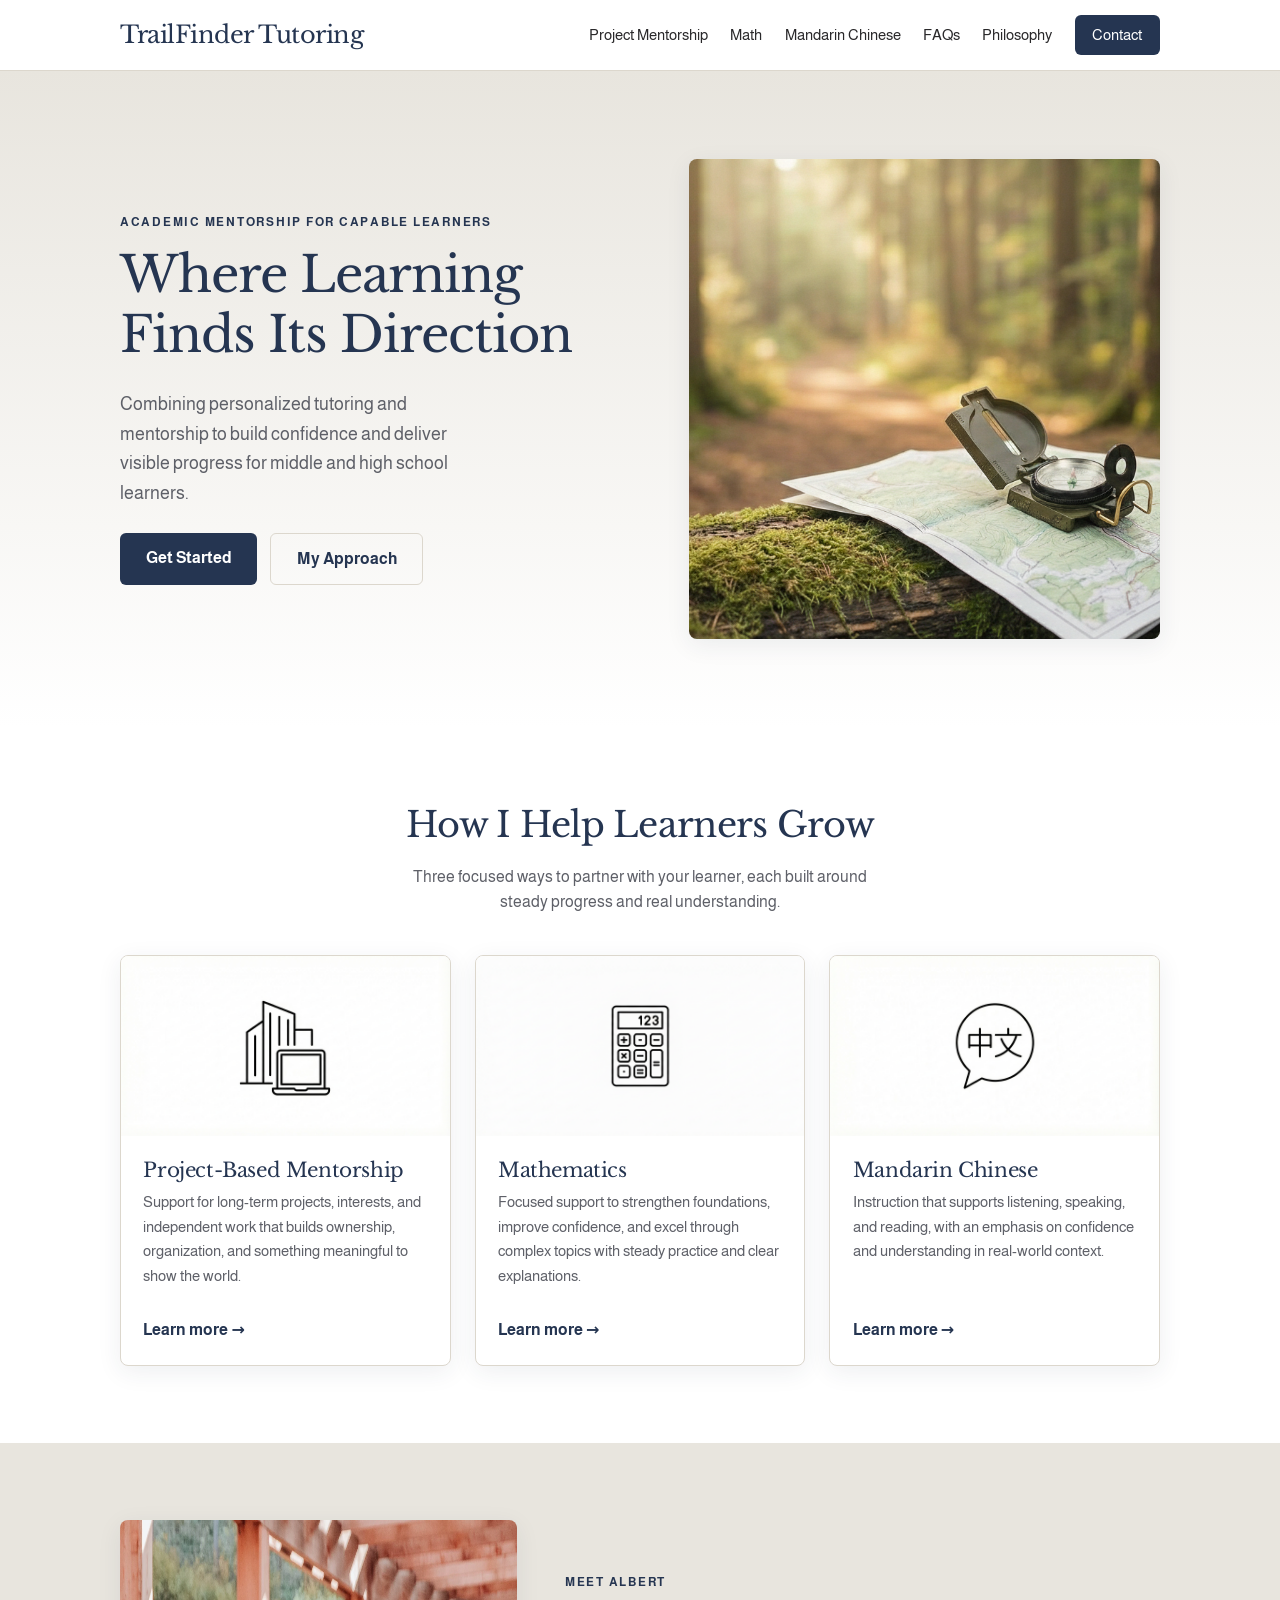
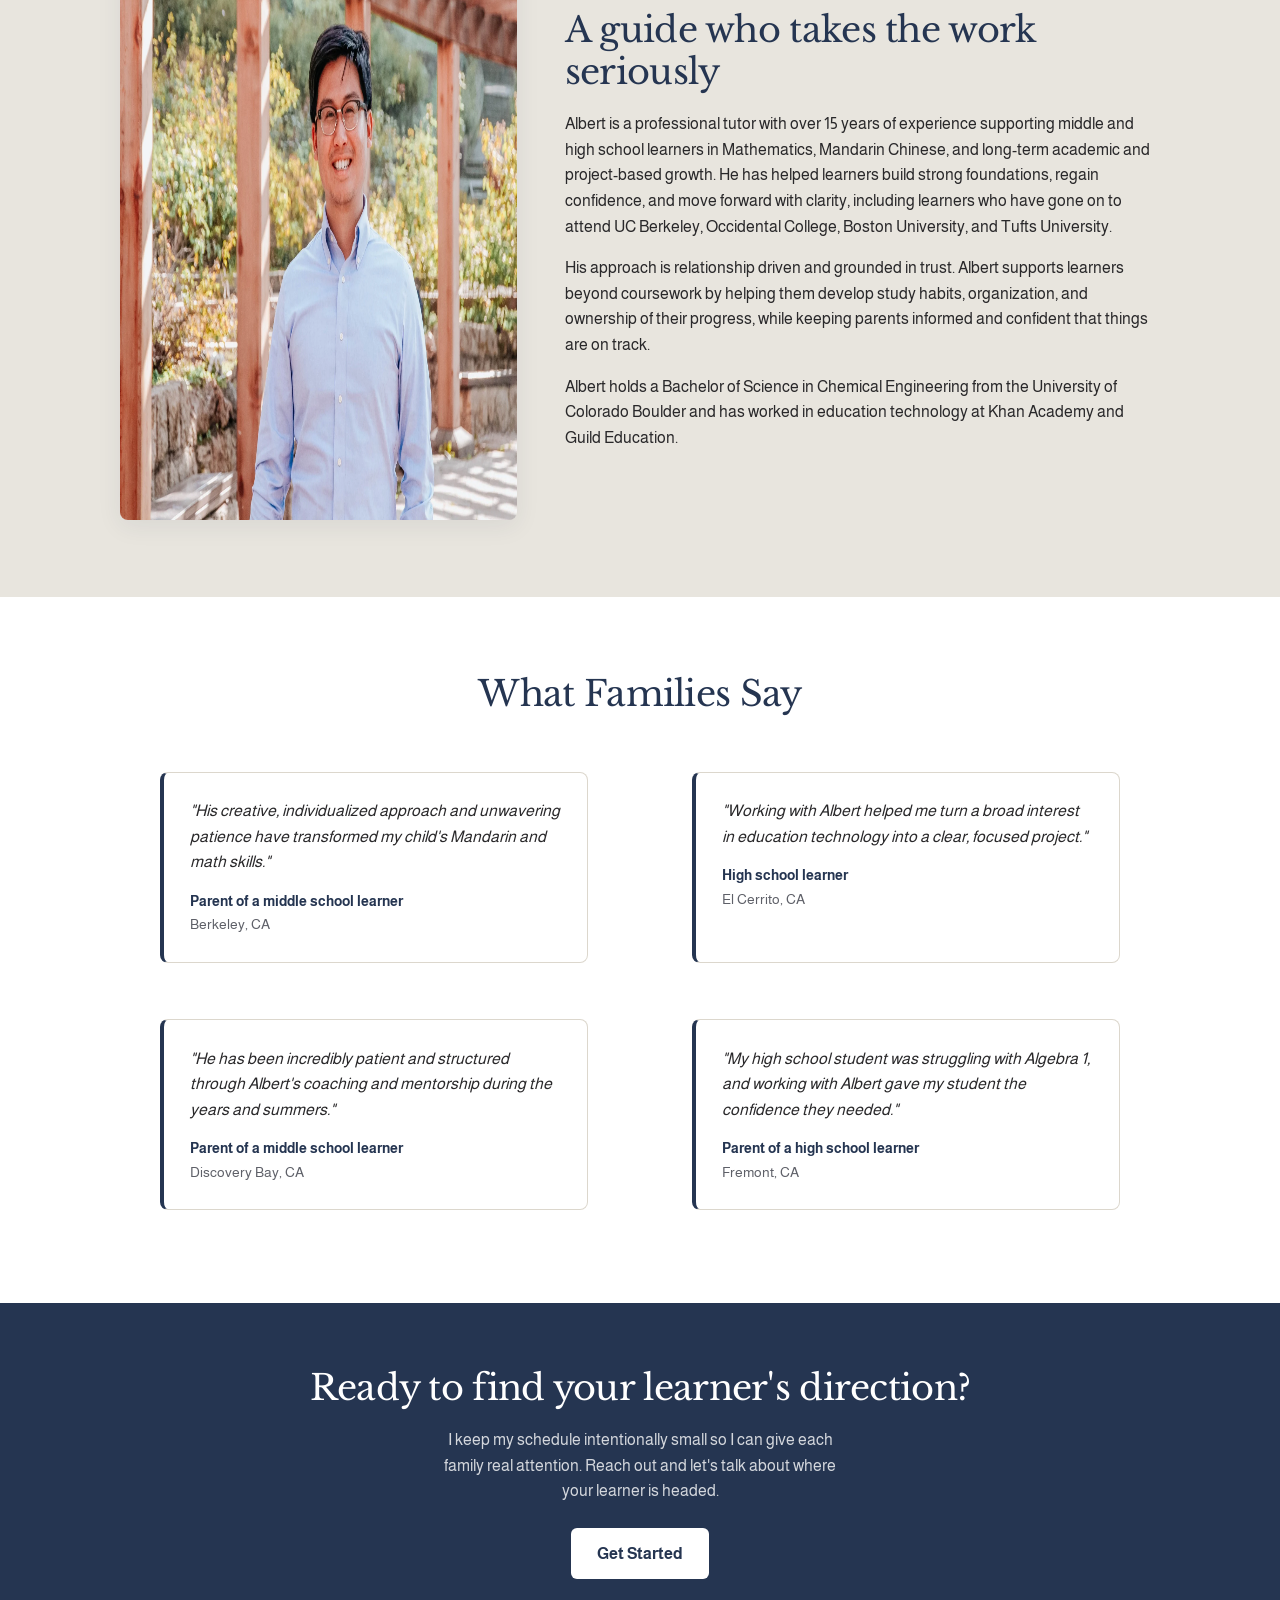
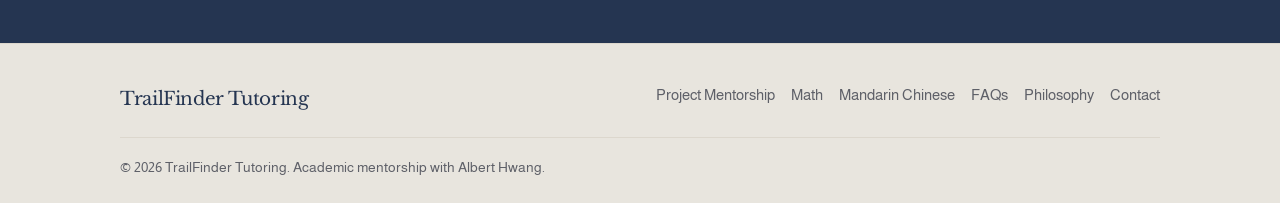
==== index.html @ 1077260d "Match Squarespace palette and header treatment Single accent color (#253551) replacing the invented " ====
<!DOCTYPE html>
<html lang="en">
<head>
  <meta charset="UTF-8" />
  <meta name="viewport" content="width=device-width, initial-scale=1.0" />
  <title>TrailFinder Tutoring | Math, Mandarin &amp; Mentorship with Albert Hwang</title>
  <meta name="description" content="TrailFinder Tutoring offers personalized math, Mandarin Chinese, and project-based mentorship for middle and high school learners. Led by Albert Hwang, with 15+ years of experience." />
  <link rel="canonical" href="https://trailfindertutoring.com/" />
  <meta name="robots" content="index, follow" />

  <!-- Open Graph / social sharing -->
  <meta property="og:type" content="website" />
  <meta property="og:title" content="TrailFinder Tutoring | Math, Mandarin &amp; Mentorship" />
  <meta property="og:description" content="Personalized tutoring and mentorship that builds confidence and delivers visible progress for middle and high school learners." />
  <meta property="og:url" content="https://trailfindertutoring.com/" />
  <meta property="og:image" content="https://trailfindertutoring.com/images/albert-portrait.webp" />
  <meta name="twitter:card" content="summary_large_image" />

  <link rel="preconnect" href="https://fonts.googleapis.com" />
  <link rel="preconnect" href="https://fonts.gstatic.com" crossorigin />
  <link href="https://fonts.googleapis.com/css2?family=Almarai:wght@400;700&family=Libre+Baskerville:ital,wght@0,400;0,700;1,400&display=swap" rel="stylesheet" />
  <link rel="stylesheet" href="/styles.css" />

  <!-- Structured data: business + person -->
  <script type="application/ld+json">
  {
    "@context": "https://schema.org",
    "@type": "EducationalOrganization",
    "name": "TrailFinder Tutoring",
    "url": "https://trailfindertutoring.com/",
    "description": "Personalized math, Mandarin Chinese, and project-based mentorship for middle and high school learners.",
    "image": "https://trailfindertutoring.com/images/albert-portrait.webp",
    "areaServed": "United States",
    "availableLanguage": ["English", "Mandarin Chinese"],
    "founder": {
      "@type": "Person",
      "name": "Albert Hwang",
      "jobTitle": "Academic Mentor and Tutor",
      "alumniOf": "University of Colorado Boulder",
      "knowsAbout": ["Mathematics", "Mandarin Chinese", "Project-Based Mentorship"]
    }
  }
  </script>
</head>
<body>
  <header class="site-header">
    <div class="container header-inner">
      <a href="/" class="brand">TrailFinder Tutoring</a>
      <button class="nav-toggle" aria-label="Toggle menu" aria-expanded="false">☰</button>
      <nav class="site-nav">
        <a href="/project-mentorship/">Project Mentorship</a>
        <a href="/math/">Math</a>
        <a href="/mandarin-chinese/">Mandarin Chinese</a>
        <a href="/faqs/">FAQs</a>
        <a href="/philosophy/">Philosophy</a>
        <a href="/contact/" class="nav-cta">Contact</a>
      </nav>
    </div>
  </header>

  <main>
    <!-- Hero -->
    <section class="hero">
      <div class="container hero-grid">
        <div>
          <p class="eyebrow">Academic Mentorship for Capable Learners</p>
          <h1>Where Learning Finds Its Direction</h1>
          <p class="lead">Combining personalized tutoring and mentorship to build confidence and deliver visible progress for middle and high school learners.</p>
          <div class="hero-actions">
            <a href="/contact/" class="btn">Get Started</a>
            <a href="/philosophy/" class="btn btn-outline">My Approach</a>
          </div>
        </div>
        <div class="hero-img">
          <img src="/images/hero.webp" alt="A learner and mentor working through a problem together" width="640" height="480" />
        </div>
      </div>
    </section>

    <!-- Services -->
    <section class="section">
      <div class="container">
        <div class="section-head">
          <h2>How I Help Learners Grow</h2>
          <p>Three focused ways to partner with your learner, each built around steady progress and real understanding.</p>
        </div>
        <div class="cards">
          <article class="card">
            <img src="/images/service-mentorship.webp" alt="Project-based mentorship" width="360" height="180" />
            <div class="card-body">
              <h3>Project-Based Mentorship</h3>
              <p>Support for long-term projects, interests, and independent work that builds ownership, organization, and something meaningful to show the world.</p>
              <a href="/project-mentorship/" class="card-link">Learn more →</a>
            </div>
          </article>
          <article class="card">
            <img src="/images/service-math.webp" alt="Mathematics tutoring" width="360" height="180" />
            <div class="card-body">
              <h3>Mathematics</h3>
              <p>Focused support to strengthen foundations, improve confidence, and excel through complex topics with steady practice and clear explanations.</p>
              <a href="/math/" class="card-link">Learn more →</a>
            </div>
          </article>
          <article class="card">
            <img src="/images/service-mandarin.webp" alt="Mandarin Chinese tutoring" width="360" height="180" />
            <div class="card-body">
              <h3>Mandarin Chinese</h3>
              <p>Instruction that supports listening, speaking, and reading, with an emphasis on confidence and understanding in real-world context.</p>
              <a href="/mandarin-chinese/" class="card-link">Learn more →</a>
            </div>
          </article>
        </div>
      </div>
    </section>

    <!-- Meet Albert -->
    <section class="section section-alt">
      <div class="container split">
        <img src="/images/albert-portrait.webp" alt="Albert Hwang, founder of TrailFinder Tutoring" width="400" height="600" />
        <div>
          <p class="eyebrow" style="color:var(--steel);text-transform:uppercase;letter-spacing:.14em;font-size:.78rem;font-weight:600;">Meet Albert</p>
          <h2>A guide who takes the work seriously</h2>
          <p>Albert is a professional tutor with over 15 years of experience supporting middle and high school learners in Mathematics, Mandarin Chinese, and long-term academic and project-based growth. He has helped learners build strong foundations, regain confidence, and move forward with clarity, including learners who have gone on to attend UC Berkeley, Occidental College, Boston University, and Tufts University.</p>
          <p>His approach is relationship driven and grounded in trust. Albert supports learners beyond coursework by helping them develop study habits, organization, and ownership of their progress, while keeping parents informed and confident that things are on track.</p>
          <p>Albert holds a Bachelor of Science in Chemical Engineering from the University of Colorado Boulder and has worked in education technology at Khan Academy and Guild Education.</p>
        </div>
      </div>
    </section>

    <!-- Testimonials -->
    <section class="section">
      <div class="container">
        <div class="section-head">
          <h2>What Families Say</h2>
        </div>
        <div class="quotes">
          <blockquote class="quote">
            <p>"His creative, individualized approach and unwavering patience have transformed my child's Mandarin and math skills."</p>
            <cite>Parent of a middle school learner <span>Berkeley, CA</span></cite>
          </blockquote>
          <blockquote class="quote">
            <p>"Working with Albert helped me turn a broad interest in education technology into a clear, focused project."</p>
            <cite>High school learner <span>El Cerrito, CA</span></cite>
          </blockquote>
          <blockquote class="quote">
            <p>"He has been incredibly patient and structured through Albert's coaching and mentorship during the years and summers."</p>
            <cite>Parent of a middle school learner <span>Discovery Bay, CA</span></cite>
          </blockquote>
          <blockquote class="quote">
            <p>"My high school student was struggling with Algebra 1, and working with Albert gave my student the confidence they needed."</p>
            <cite>Parent of a high school learner <span>Fremont, CA</span></cite>
          </blockquote>
        </div>
      </div>
    </section>
  </main>

  <!-- CTA -->
  <section class="cta-band">
    <div class="container">
      <h2>Ready to find your learner's direction?</h2>
      <p>I keep my schedule intentionally small so I can give each family real attention. Reach out and let's talk about where your learner is headed.</p>
      <a href="/contact/" class="btn">Get Started</a>
    </div>
  </section>

  <footer class="site-footer">
    <div class="container">
      <div class="footer-grid">
        <a href="/" class="brand">TrailFinder Tutoring</a>
        <nav class="footer-nav">
          <a href="/project-mentorship/">Project Mentorship</a>
          <a href="/math/">Math</a>
          <a href="/mandarin-chinese/">Mandarin Chinese</a>
          <a href="/faqs/">FAQs</a>
          <a href="/philosophy/">Philosophy</a>
          <a href="/contact/">Contact</a>
        </nav>
      </div>
      <div class="footer-bottom">
        &copy; <span id="year">2026</span> TrailFinder Tutoring. Academic mentorship with Albert Hwang.
      </div>
    </div>
  </footer>
  <script src="/main.js"></script>
</body>
</html>
---- styles.css ----
/* ===========================================================
   TrailFinder Tutoring — site styles
   Palette: steel blue / warm gray / charcoal
   Headings: Libre Baskerville (serif) · Body: Almarai (sans)
   =========================================================== */

:root {
  --navy:       #253551;  /* brand accent: headings, logo, buttons, dark sections */
  --steel:      #253551;  /* same accent — the site uses one brand color */
  --steel-dark: #1b2740;  /* darker accent for hover states */
  --warm-gray:  #e8e5de;  /* warm light accent for section backgrounds */
  --warm-line:  #dcd7cd;  /* subtle warm border */
  --charcoal:   #29282a;  /* body text */
  --muted:      #5e6068;  /* secondary text */
  --white:      #ffffff;
  --shadow:     0 6px 24px rgba(37, 53, 81, 0.08);
  --radius:     8px;
  --maxw:       1080px;
}

* { box-sizing: border-box; }

html { scroll-behavior: smooth; }

body {
  margin: 0;
  font-family: "Almarai", system-ui, -apple-system, "Segoe UI", sans-serif;
  color: var(--charcoal);
  line-height: 1.6;
  background: var(--white);
  -webkit-font-smoothing: antialiased;
}

h1, h2, h3, h4 {
  font-family: "Libre Baskerville", Georgia, "Times New Roman", serif;
  color: var(--navy);
  line-height: 1.2;
  font-weight: 400;
  letter-spacing: -0.02em;
  margin: 0 0 0.5em;
}

h1 { font-size: clamp(2rem, 4.5vw, 3.1rem); }
h2 { font-size: clamp(1.6rem, 3vw, 2.2rem); }
h3 { font-size: 1.25rem; }

p { margin: 0 0 1rem; }

a { color: var(--steel); text-decoration: none; }
a:hover { color: var(--steel-dark); }

img { max-width: 100%; display: block; }

.container {
  width: 100%;
  max-width: var(--maxw);
  margin: 0 auto;
  padding: 0 1.25rem;
}

/* ---------- Buttons ---------- */
.btn {
  display: inline-block;
  background: var(--steel);
  color: var(--white);
  padding: 0.8rem 1.6rem;
  border-radius: 6px;
  font-weight: 700;
  font-size: 0.98rem;
  transition: background 0.2s ease, transform 0.2s ease;
  border: none;
  cursor: pointer;
}
.btn:hover { background: var(--steel-dark); color: var(--white); transform: translateY(-1px); }
.btn-outline {
  background: transparent;
  color: var(--navy);
  border: 1.5px solid var(--warm-line);
}
.btn-outline:hover { background: var(--warm-gray); color: var(--navy); }

/* ---------- Header / nav ---------- */
.site-header {
  position: sticky;
  top: 0;
  z-index: 50;
  background: rgba(255, 255, 255, 0.92);
  backdrop-filter: saturate(160%) blur(8px);
  border-bottom: 1px solid var(--warm-line);
}
.header-inner {
  display: flex;
  align-items: center;
  justify-content: space-between;
  min-height: 70px;
}
.brand {
  font-family: "Libre Baskerville", serif;
  font-size: 1.5rem;
  font-weight: 400;
  letter-spacing: -0.02em;
  color: var(--navy);
}
.brand:hover { color: var(--navy); }

.site-nav { display: flex; align-items: center; gap: 1.4rem; }
.site-nav a {
  color: var(--charcoal);
  font-size: 0.94rem;
  font-weight: 400;
}
.site-nav a:hover { color: var(--steel); }
.site-nav a.active { color: var(--steel); }
.nav-cta {
  background: var(--navy);
  color: var(--white) !important;
  padding: 0.5rem 1.1rem;
  border-radius: 6px;
}
.nav-cta:hover { background: var(--steel-dark); }

.nav-toggle {
  display: none;
  background: none;
  border: none;
  font-size: 1.5rem;
  color: var(--navy);
  cursor: pointer;
  line-height: 1;
}

/* ---------- Hero ---------- */
.hero {
  background: linear-gradient(180deg, var(--warm-gray) 0%, var(--white) 100%);
  padding: clamp(3rem, 7vw, 5.5rem) 0;
}
.hero-grid {
  display: grid;
  grid-template-columns: 1.05fr 0.95fr;
  gap: 3rem;
  align-items: center;
}
.hero .eyebrow {
  text-transform: uppercase;
  letter-spacing: 0.14em;
  font-size: 0.78rem;
  font-weight: 700;
  color: var(--steel);
  margin-bottom: 0.8rem;
}
.hero p.lead { font-size: 1.15rem; color: var(--muted); max-width: 34ch; }
.hero-actions { display: flex; gap: 0.8rem; flex-wrap: wrap; margin-top: 1.6rem; }
.hero-img img {
  border-radius: var(--radius);
  box-shadow: var(--shadow);
  width: 100%;
  object-fit: cover;
}

/* ---------- Sections ---------- */
.section { padding: clamp(3rem, 6vw, 5rem) 0; }
.section-alt { background: var(--warm-gray); }
.section-head { text-align: center; max-width: 60ch; margin: 0 auto 2.5rem; }
.section-head p { color: var(--muted); }
.lead { font-size: 1.12rem; color: var(--muted); }

/* ---------- Service cards ---------- */
.cards { display: grid; grid-template-columns: repeat(3, 1fr); gap: 1.5rem; }
.card {
  background: var(--white);
  border: 1px solid var(--warm-line);
  border-radius: var(--radius);
  overflow: hidden;
  box-shadow: var(--shadow);
  display: flex;
  flex-direction: column;
  transition: transform 0.2s ease;
}
.card:hover { transform: translateY(-4px); }
.card img { height: 180px; object-fit: cover; width: 100%; }
.card-body { padding: 1.4rem; display: flex; flex-direction: column; flex: 1; }
.card-body h3 { margin-bottom: 0.5rem; }
.card-body p { color: var(--muted); font-size: 0.96rem; flex: 1; }
.card-link { font-weight: 700; margin-top: 0.8rem; }

/* ---------- Bio / split ---------- */
.split {
  display: grid;
  grid-template-columns: 0.8fr 1.2fr;
  gap: 3rem;
  align-items: center;
}
.split img { border-radius: var(--radius); box-shadow: var(--shadow); }

/* ---------- Testimonials ---------- */
.quotes { display: grid; grid-template-columns: repeat(2, 1fr); gap: 1.5rem; }
.quote {
  background: var(--white);
  border: 1px solid var(--warm-line);
  border-left: 4px solid var(--steel);
  border-radius: var(--radius);
  padding: 1.6rem;
}
.quote p { font-style: italic; color: var(--charcoal); margin-bottom: 0.8rem; }
.quote cite {
  font-style: normal;
  font-weight: 700;
  color: var(--navy);
  font-size: 0.9rem;
}
.quote cite span { display: block; color: var(--muted); font-weight: 400; }

/* ---------- Feature list ---------- */
.feature-list { list-style: none; padding: 0; margin: 1rem 0; }
.feature-list li {
  position: relative;
  padding-left: 1.7rem;
  margin-bottom: 0.6rem;
}
.feature-list li::before {
  content: "";
  position: absolute;
  left: 0;
  top: 0.7rem;
  width: 6px;
  height: 6px;
  border-radius: 50%;
  background: var(--steel);
}

.panel {
  background: var(--white);
  border: 1px solid var(--warm-line);
  border-radius: var(--radius);
  padding: 1.8rem;
  box-shadow: var(--shadow);
}

/* ---------- FAQ (native accordion) ---------- */
.faq { max-width: 760px; margin: 0 auto; }
.faq details {
  border-bottom: 1px solid var(--warm-line);
  padding: 0.4rem 0;
}
.faq summary {
  cursor: pointer;
  font-weight: 700;
  color: var(--navy);
  padding: 0.9rem 0;
  list-style: none;
  display: flex;
  justify-content: space-between;
  align-items: center;
}
.faq summary::-webkit-details-marker { display: none; }
.faq summary::after { content: "+"; color: var(--steel); font-size: 1.3rem; }
.faq details[open] summary::after { content: "–"; }
.faq details p { color: var(--muted); padding: 0 0 1rem; margin: 0; }

/* ---------- Contact form ---------- */
.form-wrap { max-width: 620px; margin: 0 auto; }
.form-row { display: grid; gap: 1rem; margin-bottom: 1rem; }
.form-row.two { grid-template-columns: 1fr 1fr; }
label { font-weight: 700; font-size: 0.9rem; color: var(--navy); display: block; margin-bottom: 0.35rem; }
input, textarea, select {
  width: 100%;
  padding: 0.8rem 0.9rem;
  border: 1px solid var(--warm-line);
  border-radius: 10px;
  font: inherit;
  background: var(--white);
  color: var(--charcoal);
}
input:focus, textarea:focus, select:focus {
  outline: none;
  border-color: var(--steel);
  box-shadow: 0 0 0 3px rgba(37, 53, 81, 0.15);
}
textarea { min-height: 140px; resize: vertical; }

/* ---------- CTA band ---------- */
.cta-band {
  background: var(--navy);
  color: var(--white);
  text-align: center;
  padding: clamp(2.5rem, 5vw, 4rem) 0;
}
.cta-band h2 { color: var(--white); }
.cta-band p { color: rgba(255, 255, 255, 0.8); max-width: 50ch; margin: 0 auto 1.5rem; }
.cta-band .btn { background: var(--white); color: var(--navy); }
.cta-band .btn:hover { background: var(--warm-gray); }

/* ---------- Footer ---------- */
.site-footer {
  background: var(--warm-gray);
  border-top: 1px solid var(--warm-line);
  padding: 2.5rem 0 1.5rem;
  font-size: 0.92rem;
}
.footer-grid {
  display: flex;
  justify-content: space-between;
  flex-wrap: wrap;
  gap: 1.5rem;
  margin-bottom: 1.5rem;
}
.footer-grid .brand { font-size: 1.15rem; }
.footer-nav { display: flex; flex-wrap: wrap; gap: 1rem; }
.footer-nav a { color: var(--muted); }
.footer-nav a:hover { color: var(--steel); }
.footer-bottom {
  border-top: 1px solid var(--warm-line);
  padding-top: 1.2rem;
  color: var(--muted);
  font-size: 0.85rem;
}

/* ---------- Page header (subpages) ---------- */
.page-head {
  background: linear-gradient(180deg, var(--warm-gray) 0%, var(--white) 100%);
  padding: clamp(2.5rem, 5vw, 4rem) 0 clamp(2rem, 4vw, 3rem);
  text-align: center;
}
.page-head .eyebrow {
  text-transform: uppercase;
  letter-spacing: 0.14em;
  font-size: 0.78rem;
  font-weight: 700;
  color: var(--steel);
  margin-bottom: 0.7rem;
}
.page-head p { color: var(--muted); max-width: 60ch; margin: 0.5rem auto 0; font-size: 1.1rem; }

.prose { max-width: 760px; margin: 0 auto; }
.prose h2 { margin-top: 2rem; }
.grid-2 { display: grid; grid-template-columns: 1fr 1fr; gap: 1.5rem; }

/* ---------- Responsive ---------- */
@media (max-width: 860px) {
  .nav-toggle { display: block; }
  .site-nav {
    display: none;
    position: absolute;
    top: 70px;
    left: 0;
    right: 0;
    flex-direction: column;
    align-items: flex-start;
    gap: 0;
    background: var(--white);
    border-bottom: 1px solid var(--warm-line);
    padding: 0.5rem 1.25rem 1rem;
  }
  .site-nav.open { display: flex; }
  .site-nav a { padding: 0.7rem 0; width: 100%; }
  .nav-cta { margin-top: 0.5rem; }

  .hero-grid { grid-template-columns: 1fr; }
  .hero-img { order: -1; }
  .cards { grid-template-columns: 1fr; }
  .quotes { grid-template-columns: 1fr; }
  .split { grid-template-columns: 1fr; }
  .grid-2 { grid-template-columns: 1fr; }
  .form-row.two { grid-template-columns: 1fr; }
}
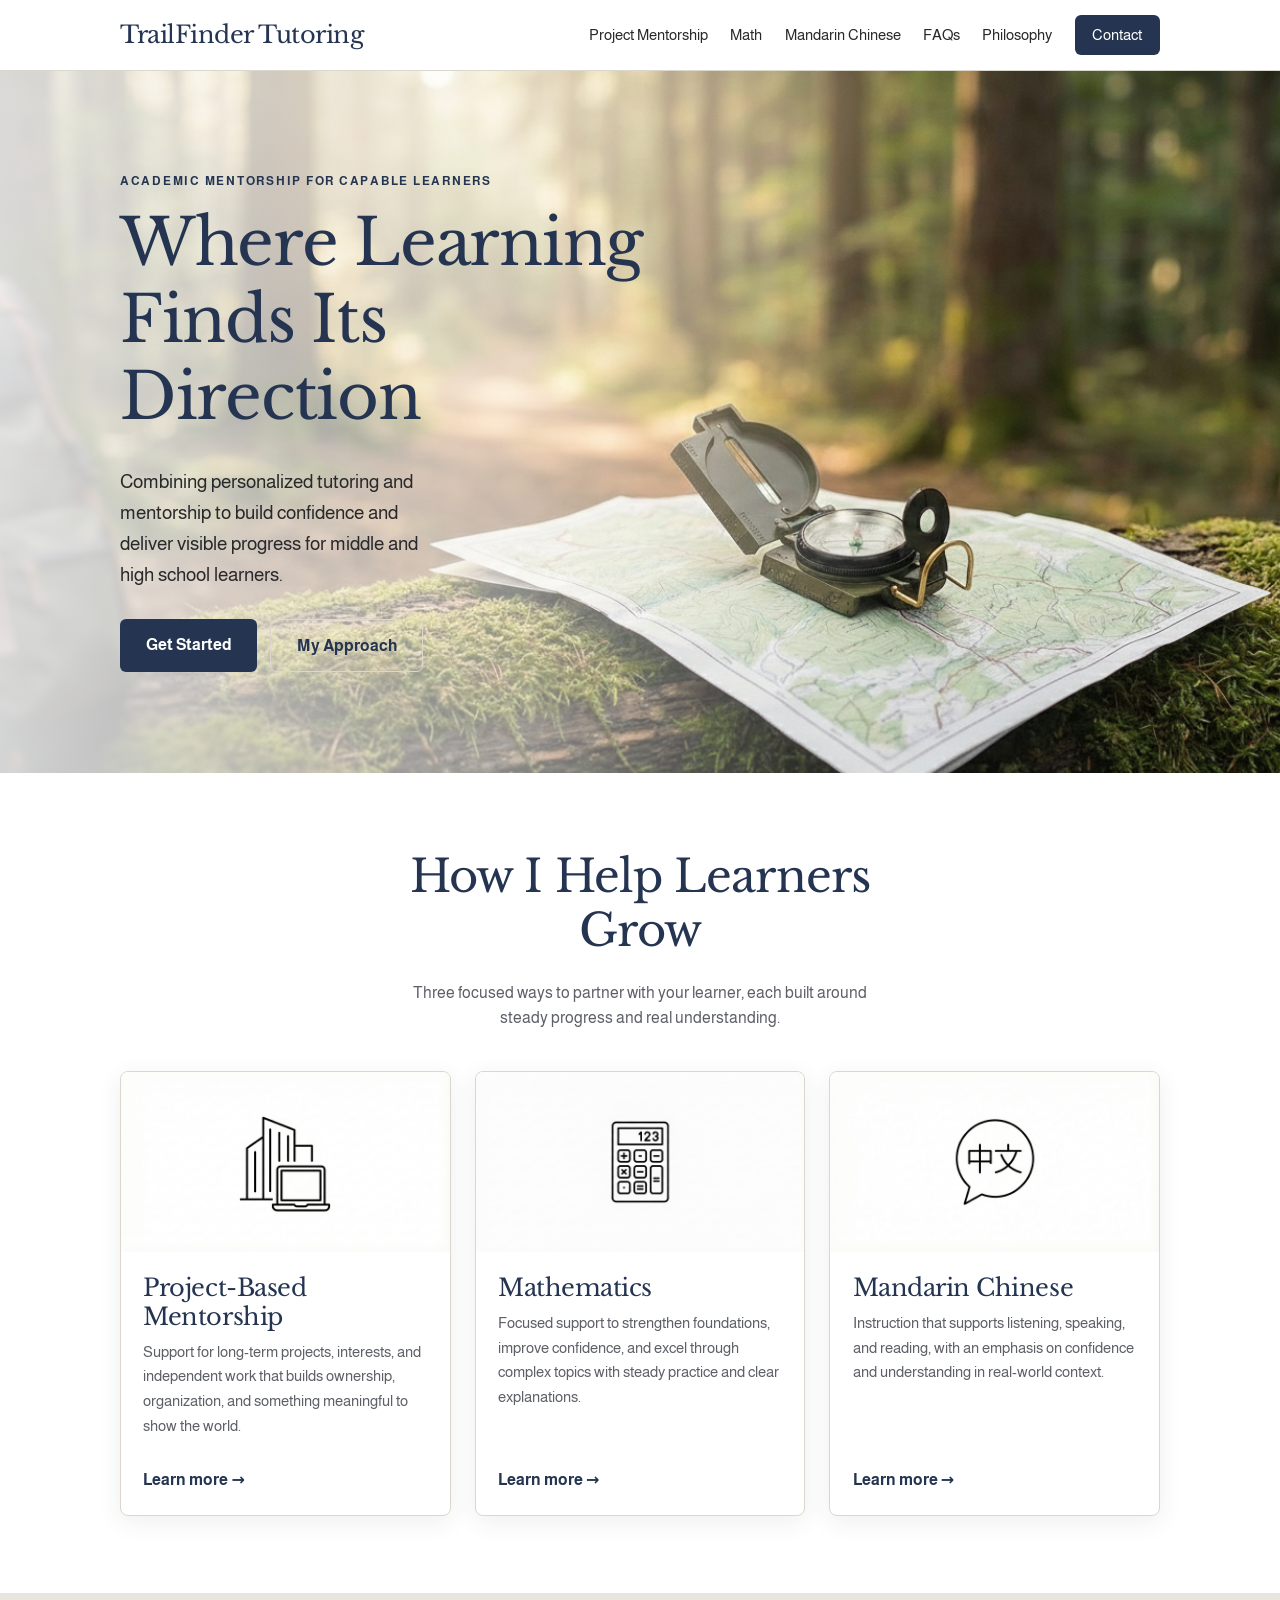
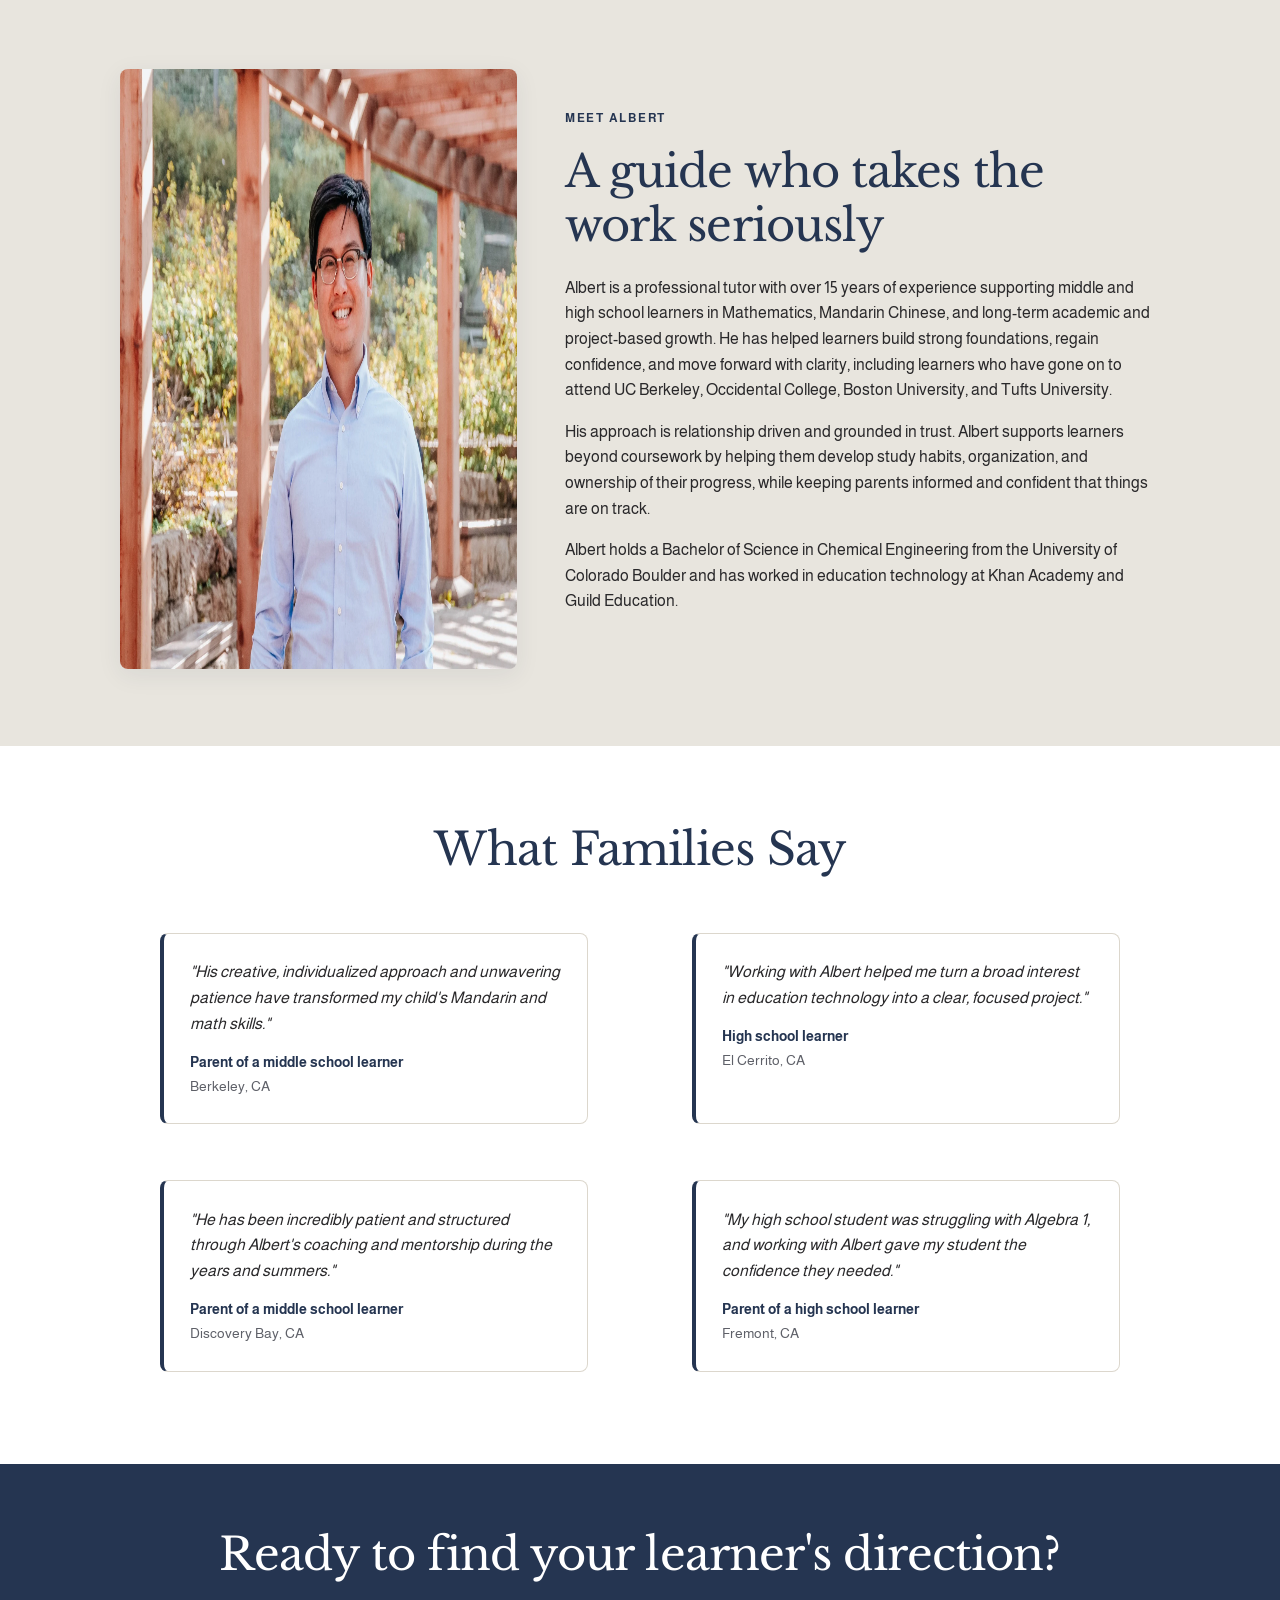
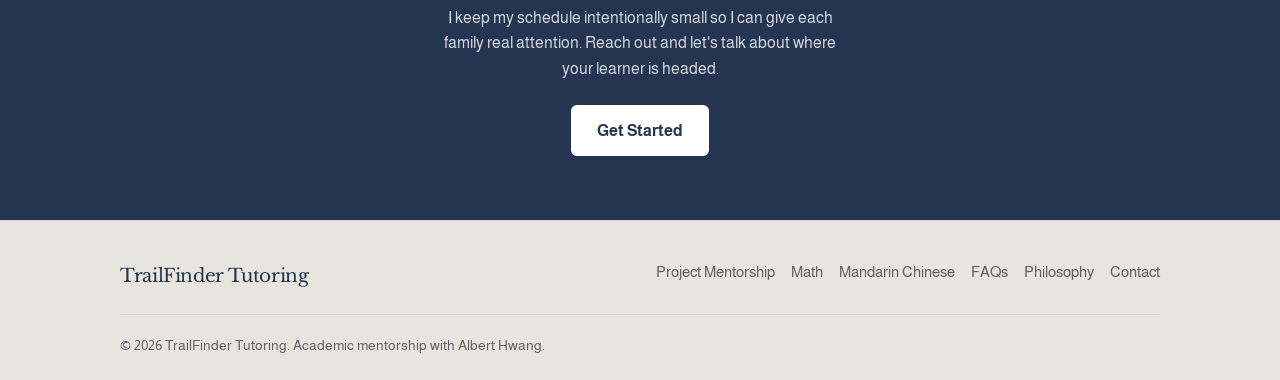
==== commit e35c3dec: "Rebuild hero as full-bleed banner; match heading sizes Hero is now a full-width background banner wi" ====
--- a/index.html
+++ b/index.html
@@ -61,8 +61,8 @@
   <main>
     <!-- Hero -->
     <section class="hero">
-      <div class="container hero-grid">
-        <div>
+      <div class="container">
+        <div class="hero-content">
           <p class="eyebrow">Academic Mentorship for Capable Learners</p>
           <h1>Where Learning Finds Its Direction</h1>
           <p class="lead">Combining personalized tutoring and mentorship to build confidence and deliver visible progress for middle and high school learners.</p>
@@ -70,9 +70,6 @@
             <a href="/contact/" class="btn">Get Started</a>
             <a href="/philosophy/" class="btn btn-outline">My Approach</a>
           </div>
-        </div>
-        <div class="hero-img">
-          <img src="/images/hero.webp" alt="A learner and mentor working through a problem together" width="640" height="480" />
         </div>
       </div>
     </section>
--- a/styles.css
+++ b/styles.css
@@ -40,9 +40,9 @@
   margin: 0 0 0.5em;
 }
 
-h1 { font-size: clamp(2rem, 4.5vw, 3.1rem); }
-h2 { font-size: clamp(1.6rem, 3vw, 2.2rem); }
-h3 { font-size: 1.25rem; }
+h1 { font-size: clamp(2.5rem, 6vw, 4rem); }
+h2 { font-size: clamp(1.9rem, 4vw, 2.8rem); }
+h3 { font-size: 1.5rem; }
 
 p { margin: 0 0 1rem; }
 
@@ -129,33 +129,32 @@
   line-height: 1;
 }
 
-/* ---------- Hero ---------- */
+/* ---------- Hero (full-bleed banner) ---------- */
 .hero {
-  background: linear-gradient(180deg, var(--warm-gray) 0%, var(--white) 100%);
-  padding: clamp(3rem, 7vw, 5.5rem) 0;
-}
-.hero-grid {
-  display: grid;
-  grid-template-columns: 1.05fr 0.95fr;
-  gap: 3rem;
+  position: relative;
+  min-height: 78vh;
+  display: flex;
   align-items: center;
-}
+  background: #cdc8bd url("/images/hero.webp") center center / cover no-repeat;
+}
+.hero::before {
+  content: "";
+  position: absolute;
+  inset: 0;
+  background: linear-gradient(90deg, rgba(255, 255, 255, 0.82) 0%, rgba(255, 255, 255, 0.5) 40%, rgba(255, 255, 255, 0) 70%);
+}
+.hero .container { position: relative; z-index: 1; }
+.hero-content { max-width: 36rem; }
 .hero .eyebrow {
   text-transform: uppercase;
   letter-spacing: 0.14em;
   font-size: 0.78rem;
   font-weight: 700;
-  color: var(--steel);
+  color: var(--navy);
   margin-bottom: 0.8rem;
 }
-.hero p.lead { font-size: 1.15rem; color: var(--muted); max-width: 34ch; }
-.hero-actions { display: flex; gap: 0.8rem; flex-wrap: wrap; margin-top: 1.6rem; }
-.hero-img img {
-  border-radius: var(--radius);
-  box-shadow: var(--shadow);
-  width: 100%;
-  object-fit: cover;
-}
+.hero p.lead { font-size: 1.2rem; color: var(--charcoal); max-width: 32ch; }
+.hero-actions { display: flex; gap: 0.8rem; flex-wrap: wrap; margin-top: 1.8rem; }
 
 /* ---------- Sections ---------- */
 .section { padding: clamp(3rem, 6vw, 5rem) 0; }
@@ -355,8 +354,9 @@
   .site-nav a { padding: 0.7rem 0; width: 100%; }
   .nav-cta { margin-top: 0.5rem; }
 
-  .hero-grid { grid-template-columns: 1fr; }
-  .hero-img { order: -1; }
+  .hero { min-height: 70vh; }
+  .hero::before { background: linear-gradient(180deg, rgba(255, 255, 255, 0.86) 0%, rgba(255, 255, 255, 0.6) 100%); }
+  .hero-content { max-width: 100%; }
   .cards { grid-template-columns: 1fr; }
   .quotes { grid-template-columns: 1fr; }
   .split { grid-template-columns: 1fr; }
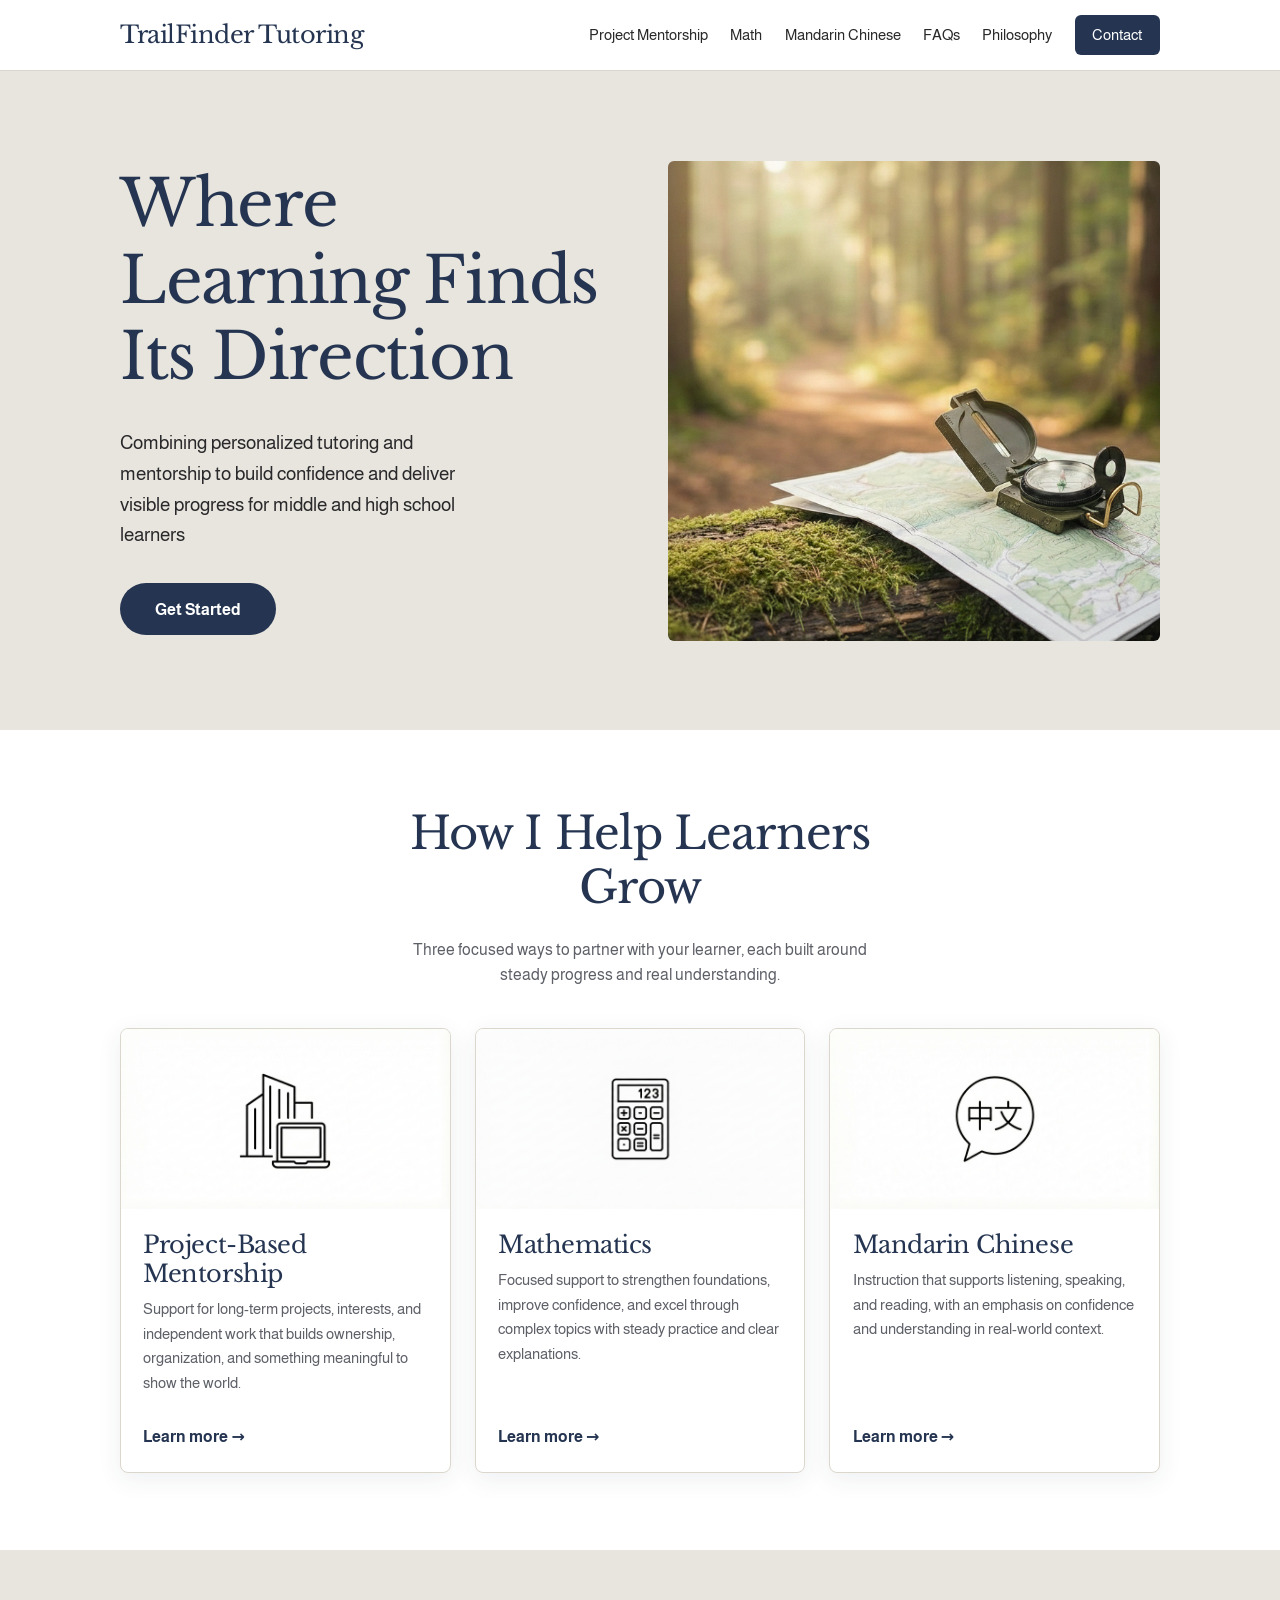
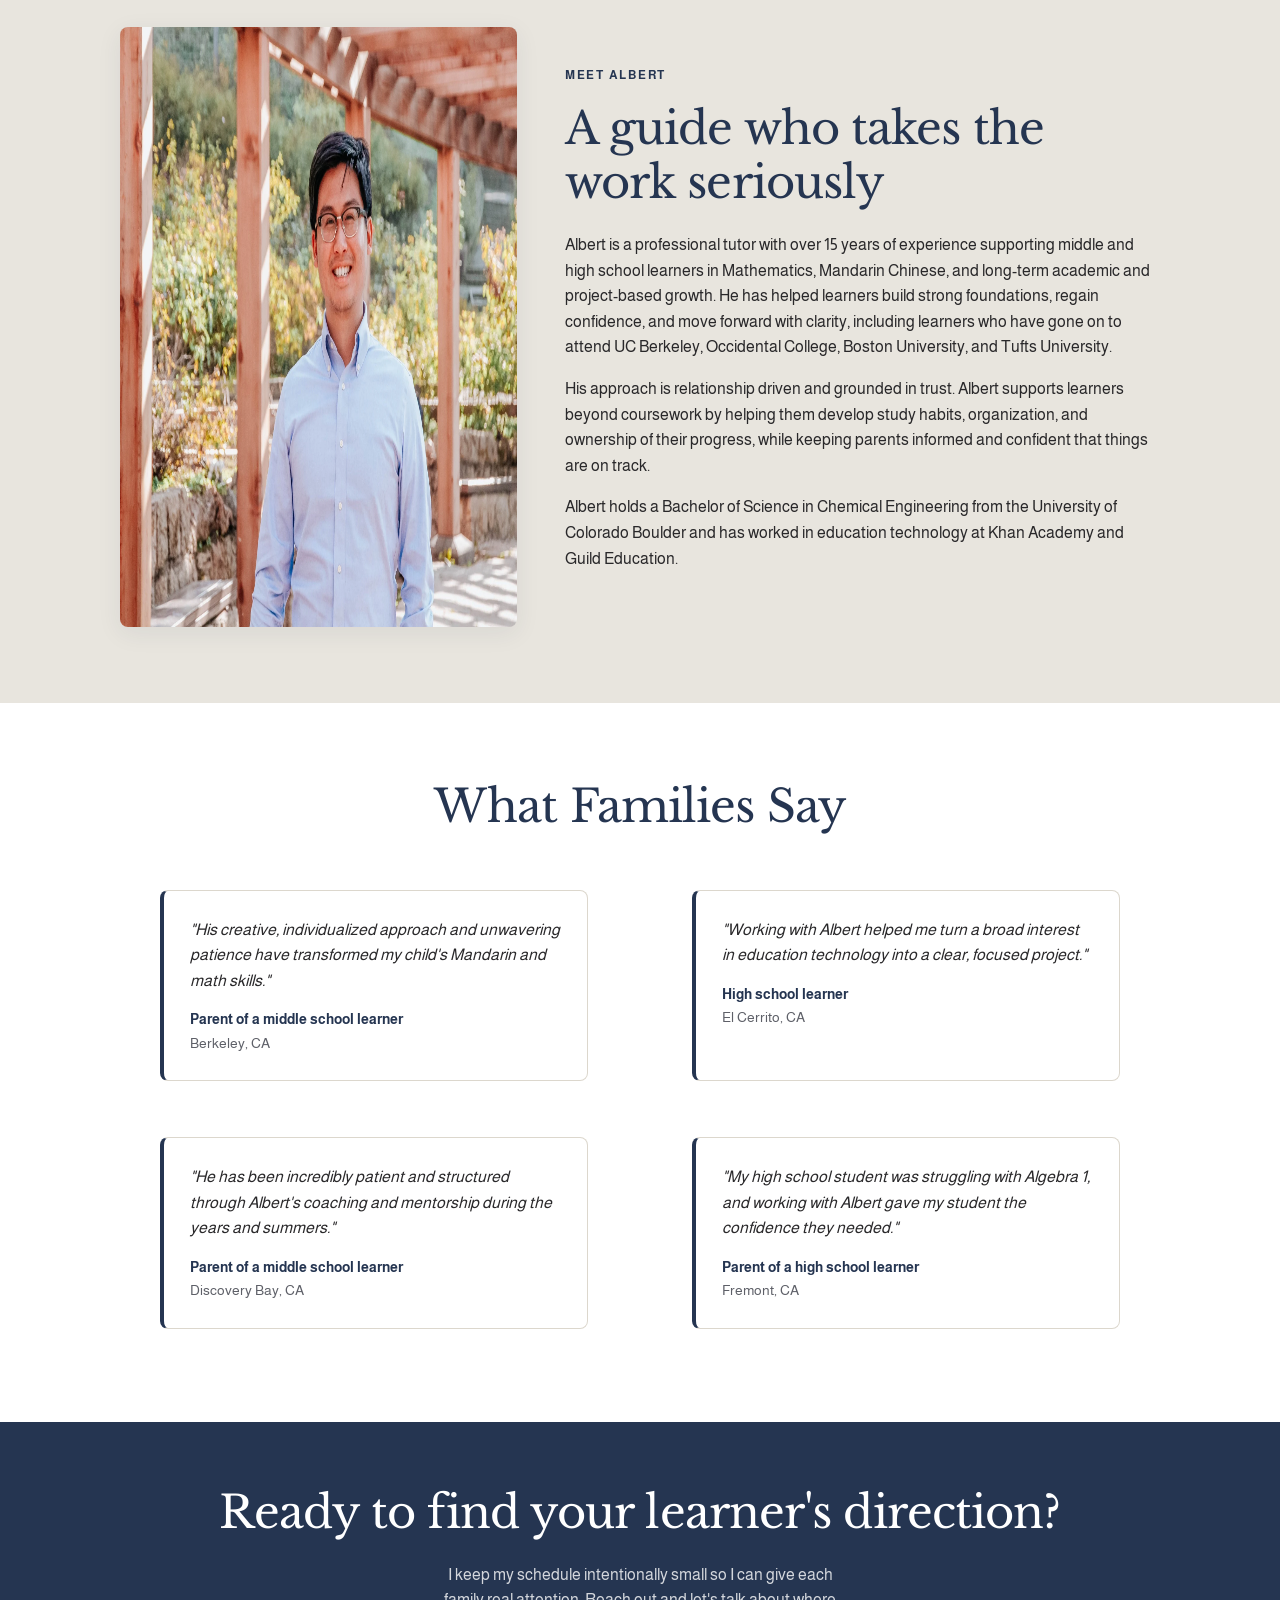
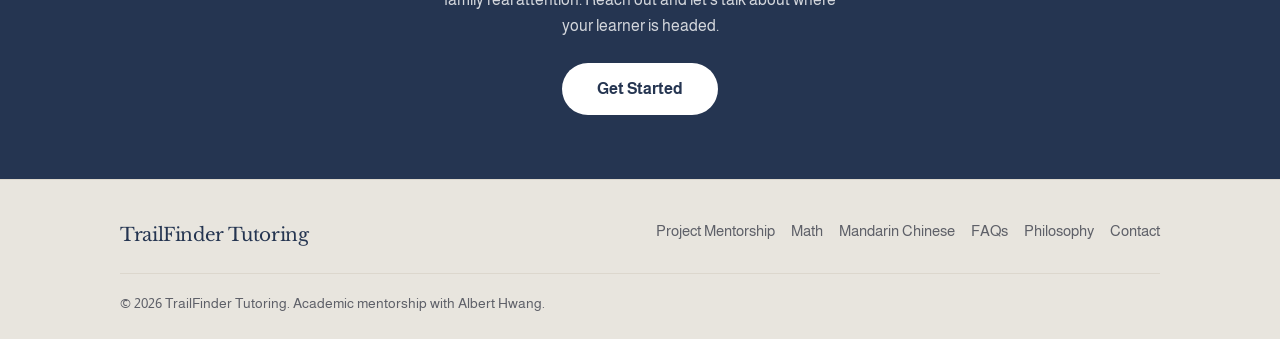
==== commit 69dfbb58: "Fix hero to match real site: contained two-column, no eyebrow Revert hero from full-bleed banner to " ====
--- a/index.html
+++ b/index.html
@@ -61,15 +61,16 @@
   <main>
     <!-- Hero -->
     <section class="hero">
-      <div class="container">
-        <div class="hero-content">
-          <p class="eyebrow">Academic Mentorship for Capable Learners</p>
+      <div class="container hero-grid">
+        <div class="hero-text">
           <h1>Where Learning Finds Its Direction</h1>
-          <p class="lead">Combining personalized tutoring and mentorship to build confidence and deliver visible progress for middle and high school learners.</p>
+          <p class="lead">Combining personalized tutoring and mentorship to build confidence and deliver visible progress for middle and high school learners</p>
           <div class="hero-actions">
             <a href="/contact/" class="btn">Get Started</a>
-            <a href="/philosophy/" class="btn btn-outline">My Approach</a>
           </div>
+        </div>
+        <div class="hero-img">
+          <img src="/images/hero.webp" alt="A compass resting on a trail map in a forest" width="640" height="480" />
         </div>
       </div>
     </section>
--- a/styles.css
+++ b/styles.css
@@ -63,8 +63,8 @@
   display: inline-block;
   background: var(--steel);
   color: var(--white);
-  padding: 0.8rem 1.6rem;
-  border-radius: 6px;
+  padding: 0.85rem 2.2rem;
+  border-radius: 999px;
   font-weight: 700;
   font-size: 0.98rem;
   transition: background 0.2s ease, transform 0.2s ease;
@@ -129,32 +129,24 @@
   line-height: 1;
 }
 
-/* ---------- Hero (full-bleed banner) ---------- */
+/* ---------- Hero (text left, image right, warm gray) ---------- */
 .hero {
-  position: relative;
-  min-height: 78vh;
-  display: flex;
+  background: var(--warm-gray);
+  padding: clamp(3rem, 7vw, 6rem) 0;
+}
+.hero-grid {
+  display: grid;
+  grid-template-columns: 1fr 1fr;
+  gap: 3.5rem;
   align-items: center;
-  background: #cdc8bd url("/images/hero.webp") center center / cover no-repeat;
-}
-.hero::before {
-  content: "";
-  position: absolute;
-  inset: 0;
-  background: linear-gradient(90deg, rgba(255, 255, 255, 0.82) 0%, rgba(255, 255, 255, 0.5) 40%, rgba(255, 255, 255, 0) 70%);
-}
-.hero .container { position: relative; z-index: 1; }
-.hero-content { max-width: 36rem; }
-.hero .eyebrow {
-  text-transform: uppercase;
-  letter-spacing: 0.14em;
-  font-size: 0.78rem;
-  font-weight: 700;
-  color: var(--navy);
-  margin-bottom: 0.8rem;
-}
-.hero p.lead { font-size: 1.2rem; color: var(--charcoal); max-width: 32ch; }
-.hero-actions { display: flex; gap: 0.8rem; flex-wrap: wrap; margin-top: 1.8rem; }
+}
+.hero p.lead { font-size: 1.2rem; color: var(--charcoal); max-width: 36ch; margin-top: 1.4rem; }
+.hero-actions { display: flex; gap: 0.8rem; flex-wrap: wrap; margin-top: 2rem; }
+.hero-img img {
+  width: 100%;
+  border-radius: 6px;
+  object-fit: cover;
+}
 
 /* ---------- Sections ---------- */
 .section { padding: clamp(3rem, 6vw, 5rem) 0; }
@@ -354,9 +346,8 @@
   .site-nav a { padding: 0.7rem 0; width: 100%; }
   .nav-cta { margin-top: 0.5rem; }
 
-  .hero { min-height: 70vh; }
-  .hero::before { background: linear-gradient(180deg, rgba(255, 255, 255, 0.86) 0%, rgba(255, 255, 255, 0.6) 100%); }
-  .hero-content { max-width: 100%; }
+  .hero-grid { grid-template-columns: 1fr; }
+  .hero-img { order: -1; }
   .cards { grid-template-columns: 1fr; }
   .quotes { grid-template-columns: 1fr; }
   .split { grid-template-columns: 1fr; }
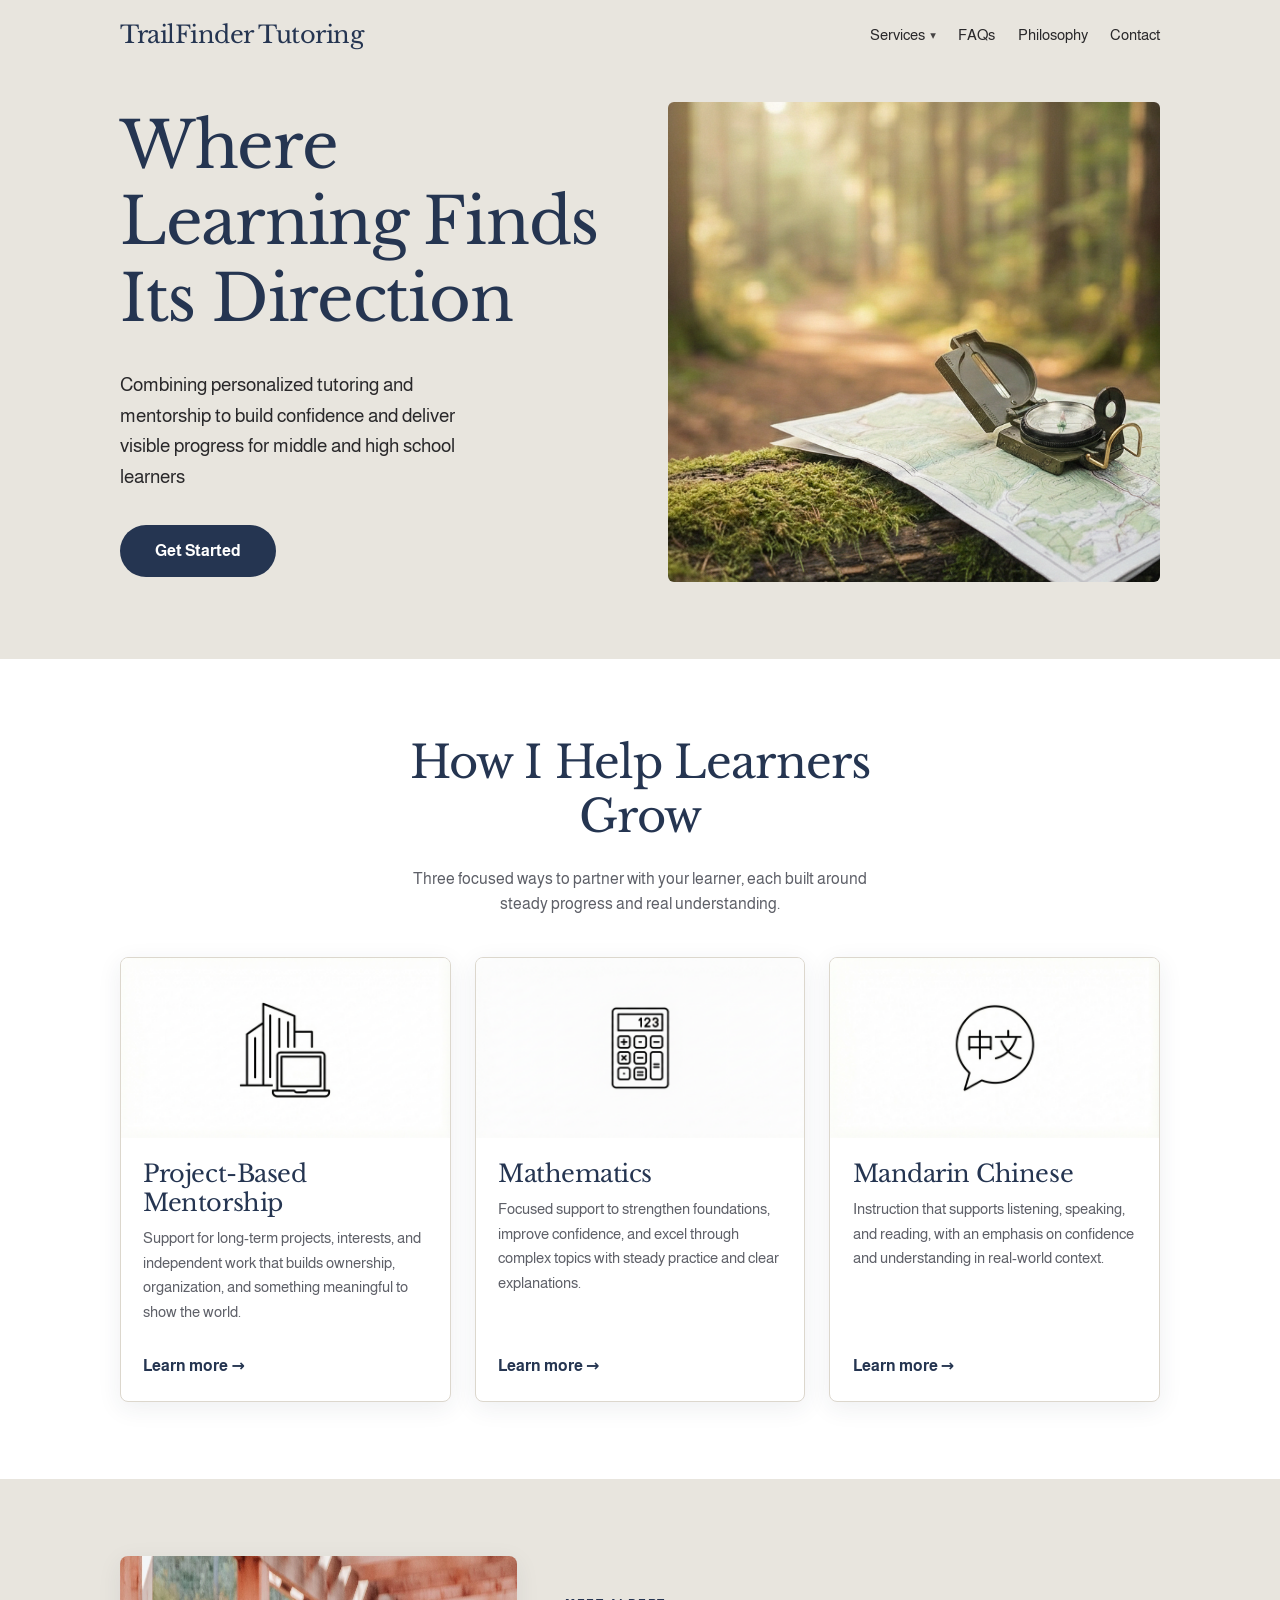
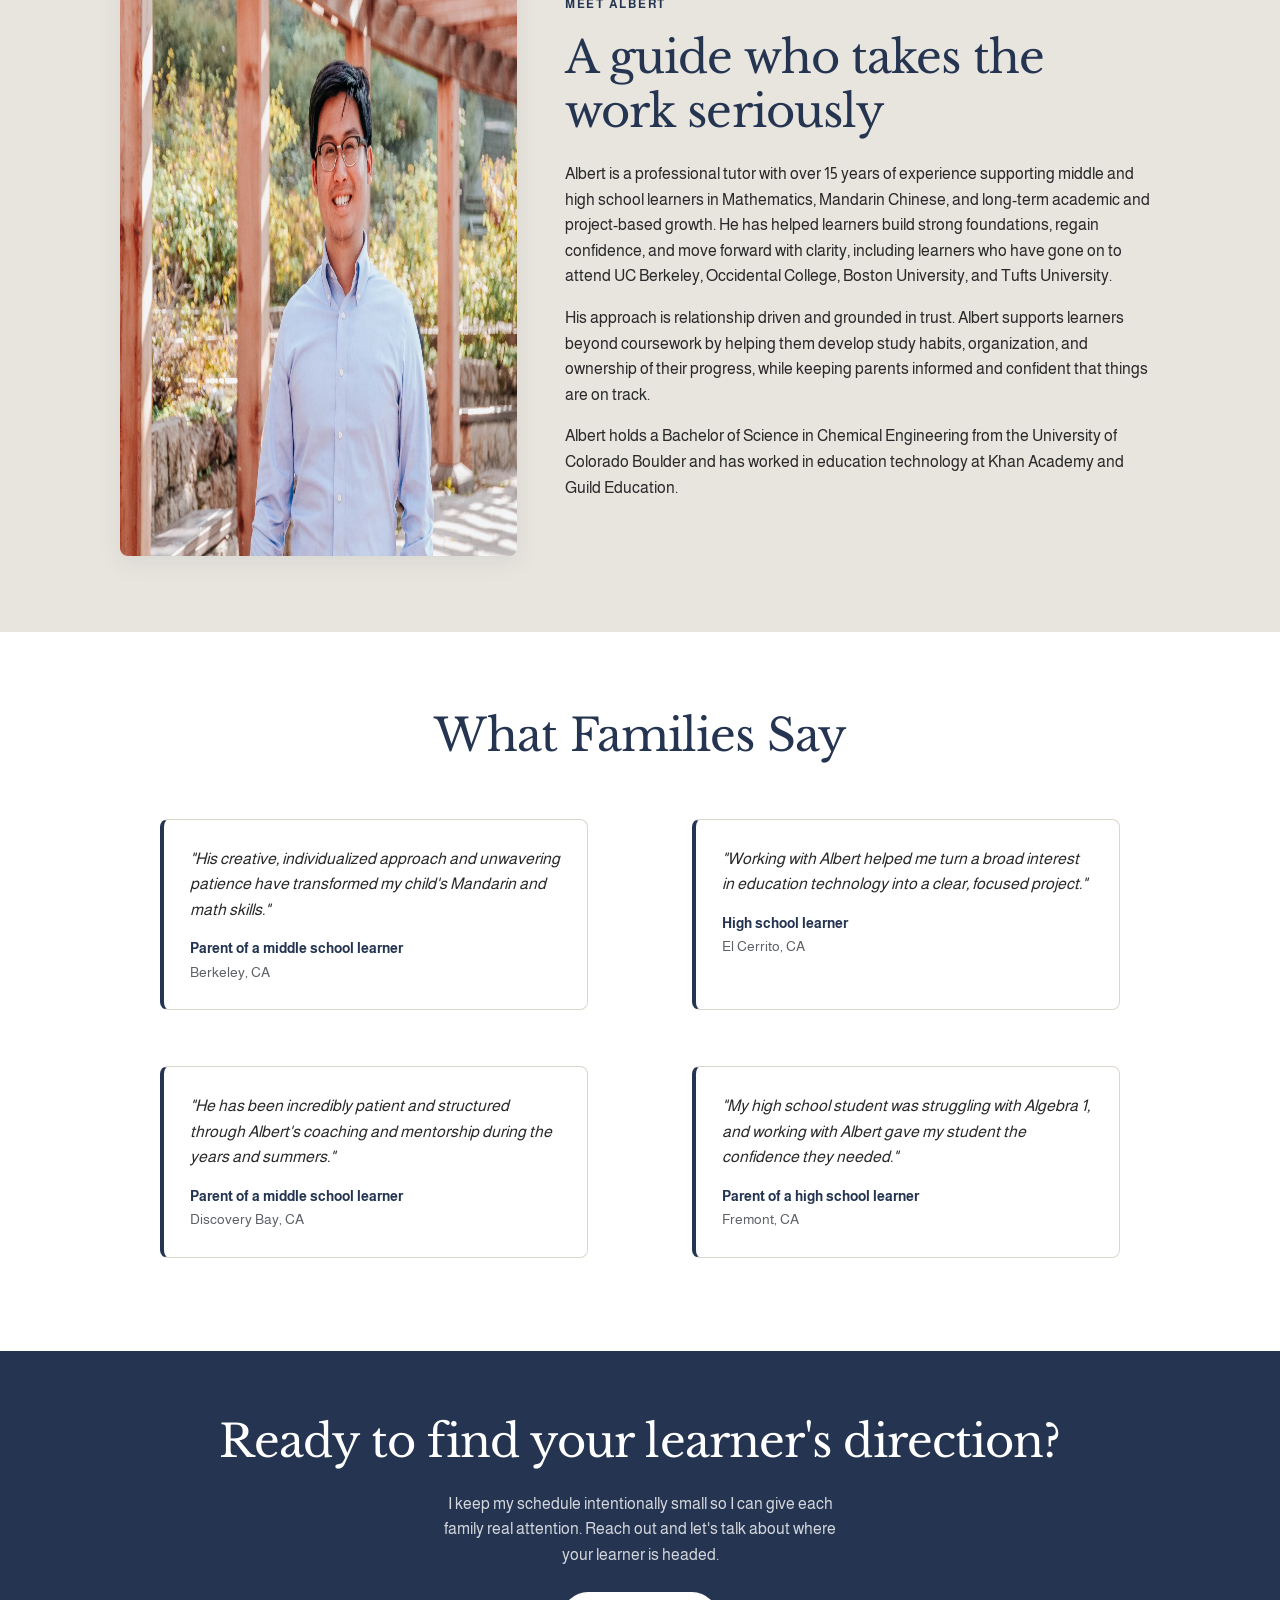
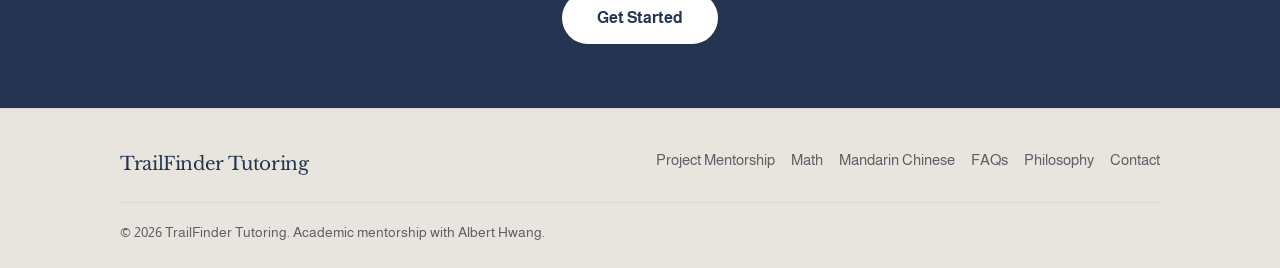
==== commit 94b69a0d: "Match header: Services dropdown nav + transparent-on-hero header Collapse the three service links in" ====
--- a/index.html
+++ b/index.html
@@ -48,12 +48,17 @@
       <a href="/" class="brand">TrailFinder Tutoring</a>
       <button class="nav-toggle" aria-label="Toggle menu" aria-expanded="false">☰</button>
       <nav class="site-nav">
-        <a href="/project-mentorship/">Project Mentorship</a>
-        <a href="/math/">Math</a>
-        <a href="/mandarin-chinese/">Mandarin Chinese</a>
+        <div class="nav-dropdown">
+          <button class="nav-dropdown-toggle" aria-expanded="false">Services</button>
+          <div class="nav-dropdown-menu">
+            <a href="/project-mentorship/">Project Mentorship</a>
+            <a href="/math/">Math</a>
+            <a href="/mandarin-chinese/">Mandarin Chinese</a>
+          </div>
+        </div>
         <a href="/faqs/">FAQs</a>
         <a href="/philosophy/">Philosophy</a>
-        <a href="/contact/" class="nav-cta">Contact</a>
+        <a href="/contact/">Contact</a>
       </nav>
     </div>
   </header>
--- a/styles.css
+++ b/styles.css
@@ -81,12 +81,20 @@
 
 /* ---------- Header / nav ---------- */
 .site-header {
-  position: sticky;
+  position: fixed;
   top: 0;
+  left: 0;
+  right: 0;
   z-index: 50;
-  background: rgba(255, 255, 255, 0.92);
+  background: transparent;
+  border-bottom: 1px solid transparent;
+  transition: background 0.25s ease, border-color 0.25s ease, box-shadow 0.25s ease;
+}
+.site-header.scrolled {
+  background: rgba(255, 255, 255, 0.94);
   backdrop-filter: saturate(160%) blur(8px);
-  border-bottom: 1px solid var(--warm-line);
+  border-bottom-color: var(--warm-line);
+  box-shadow: 0 2px 12px rgba(37, 53, 81, 0.05);
 }
 .header-inner {
   display: flex;
@@ -119,6 +127,57 @@
 }
 .nav-cta:hover { background: var(--steel-dark); }
 
+/* Services dropdown */
+.nav-dropdown { position: relative; display: inline-flex; align-items: center; }
+.nav-dropdown-toggle {
+  background: none;
+  border: none;
+  cursor: pointer;
+  font: inherit;
+  color: var(--charcoal);
+  font-size: 0.94rem;
+  padding: 0;
+  display: inline-flex;
+  align-items: center;
+  gap: 0.3rem;
+}
+.nav-dropdown-toggle::after { content: "▾"; font-size: 0.75em; opacity: 0.85; }
+.nav-dropdown-toggle:hover,
+.nav-dropdown-toggle.active { color: var(--steel); }
+.nav-dropdown-menu {
+  position: absolute;
+  top: calc(100% + 0.6rem);
+  left: 50%;
+  transform: translateX(-50%);
+  min-width: 210px;
+  background: var(--white);
+  border: 1px solid var(--warm-line);
+  border-radius: 8px;
+  box-shadow: var(--shadow);
+  padding: 0.4rem;
+  display: none;
+  flex-direction: column;
+}
+.nav-dropdown-menu::before {
+  content: "";
+  position: absolute;
+  top: -0.6rem;
+  left: 0;
+  right: 0;
+  height: 0.6rem;
+}
+.nav-dropdown:hover .nav-dropdown-menu,
+.nav-dropdown:focus-within .nav-dropdown-menu,
+.nav-dropdown.open .nav-dropdown-menu { display: flex; }
+.nav-dropdown-menu a {
+  color: var(--charcoal);
+  font-size: 0.92rem;
+  padding: 0.55rem 0.8rem;
+  border-radius: 6px;
+  white-space: nowrap;
+}
+.nav-dropdown-menu a:hover { background: var(--warm-gray); color: var(--steel); }
+
 .nav-toggle {
   display: none;
   background: none;
@@ -132,7 +191,7 @@
 /* ---------- Hero (text left, image right, warm gray) ---------- */
 .hero {
   background: var(--warm-gray);
-  padding: clamp(3rem, 7vw, 6rem) 0;
+  padding: clamp(5.5rem, 8vw, 7.5rem) 0 clamp(3rem, 6vw, 5rem);
 }
 .hero-grid {
   display: grid;
@@ -309,7 +368,7 @@
 /* ---------- Page header (subpages) ---------- */
 .page-head {
   background: linear-gradient(180deg, var(--warm-gray) 0%, var(--white) 100%);
-  padding: clamp(2.5rem, 5vw, 4rem) 0 clamp(2rem, 4vw, 3rem);
+  padding: clamp(5.5rem, 8vw, 7rem) 0 clamp(2rem, 4vw, 3rem);
   text-align: center;
 }
 .page-head .eyebrow {
@@ -344,10 +403,23 @@
   }
   .site-nav.open { display: flex; }
   .site-nav a { padding: 0.7rem 0; width: 100%; }
-  .nav-cta { margin-top: 0.5rem; }
+
+  .nav-dropdown { display: block; width: 100%; }
+  .nav-dropdown-toggle { padding: 0.7rem 0; width: 100%; justify-content: space-between; font-size: 1rem; }
+  .nav-dropdown-menu {
+    position: static;
+    transform: none;
+    display: flex;
+    border: none;
+    box-shadow: none;
+    background: transparent;
+    padding: 0 0 0.4rem 0.9rem;
+    min-width: 0;
+  }
+  .nav-dropdown-menu::before { display: none; }
+  .nav-dropdown-menu a { padding: 0.5rem 0; }
 
   .hero-grid { grid-template-columns: 1fr; }
-  .hero-img { order: -1; }
   .cards { grid-template-columns: 1fr; }
   .quotes { grid-template-columns: 1fr; }
   .split { grid-template-columns: 1fr; }
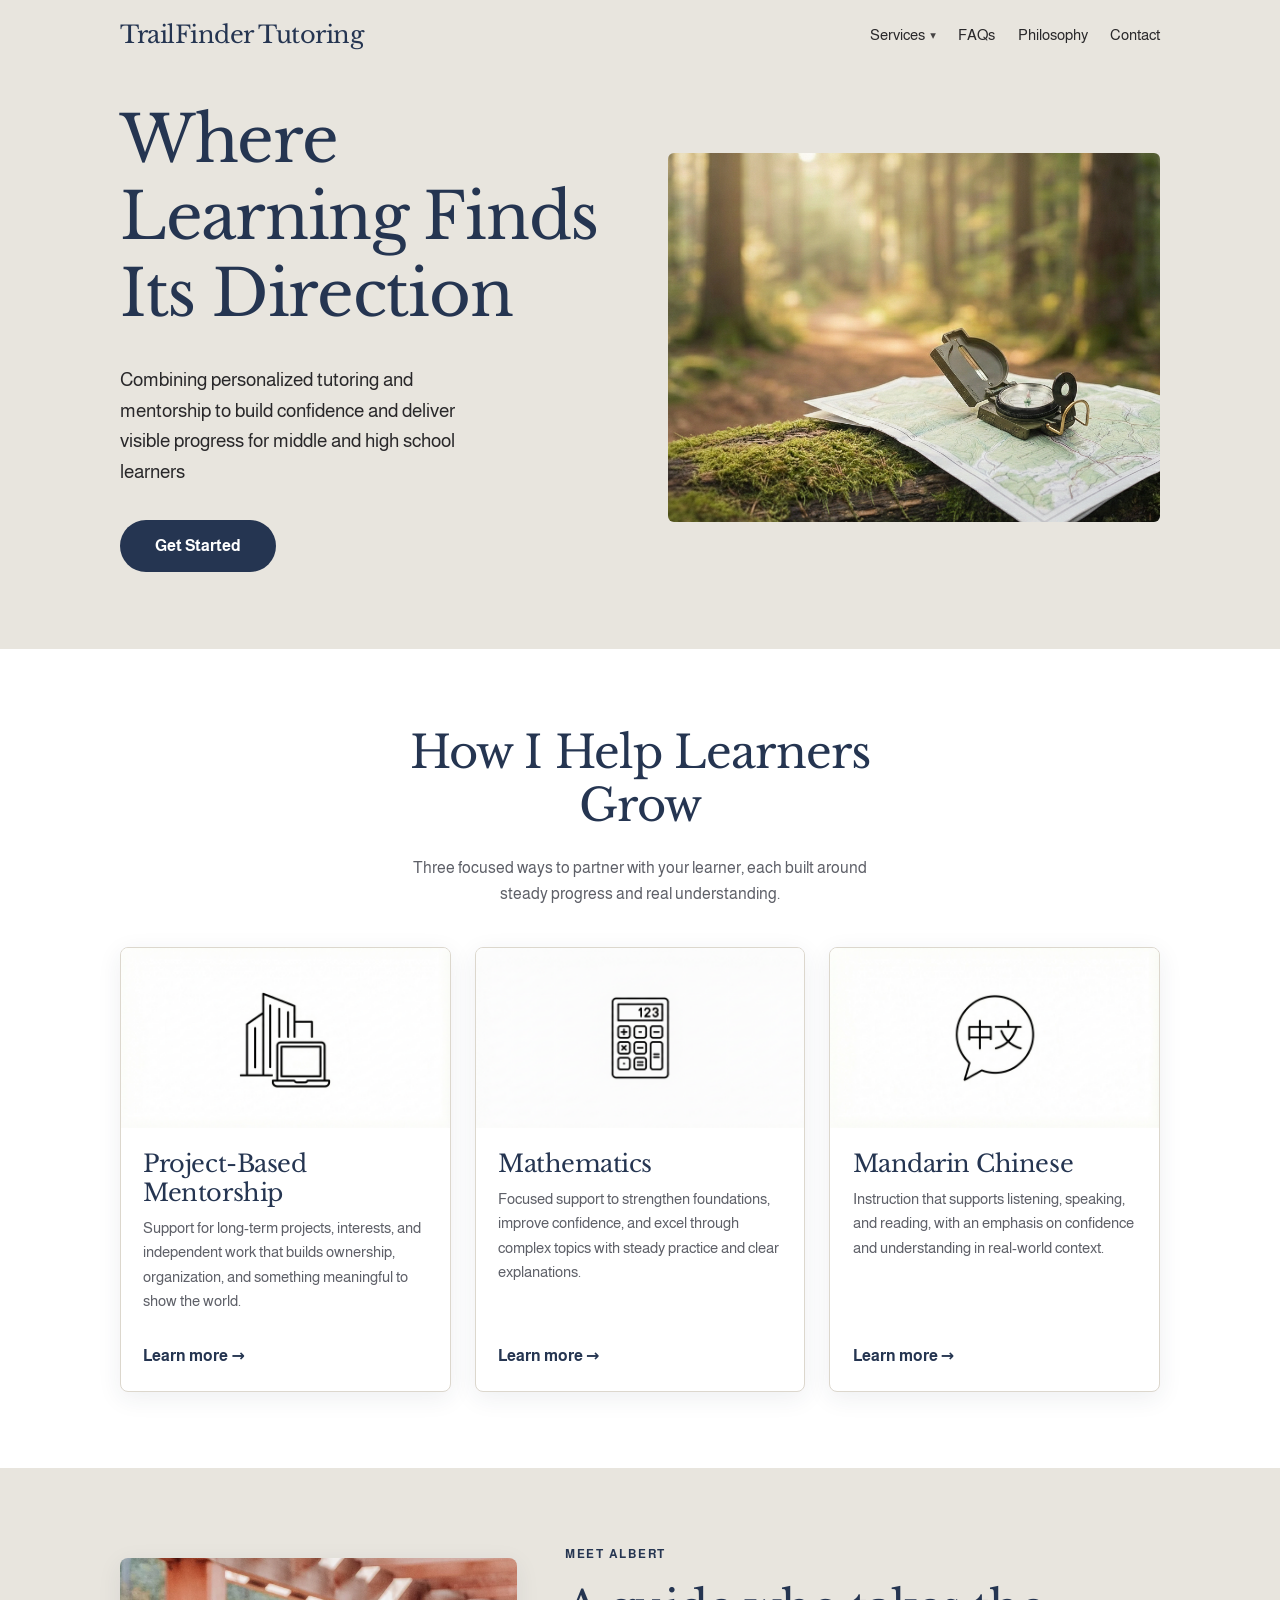
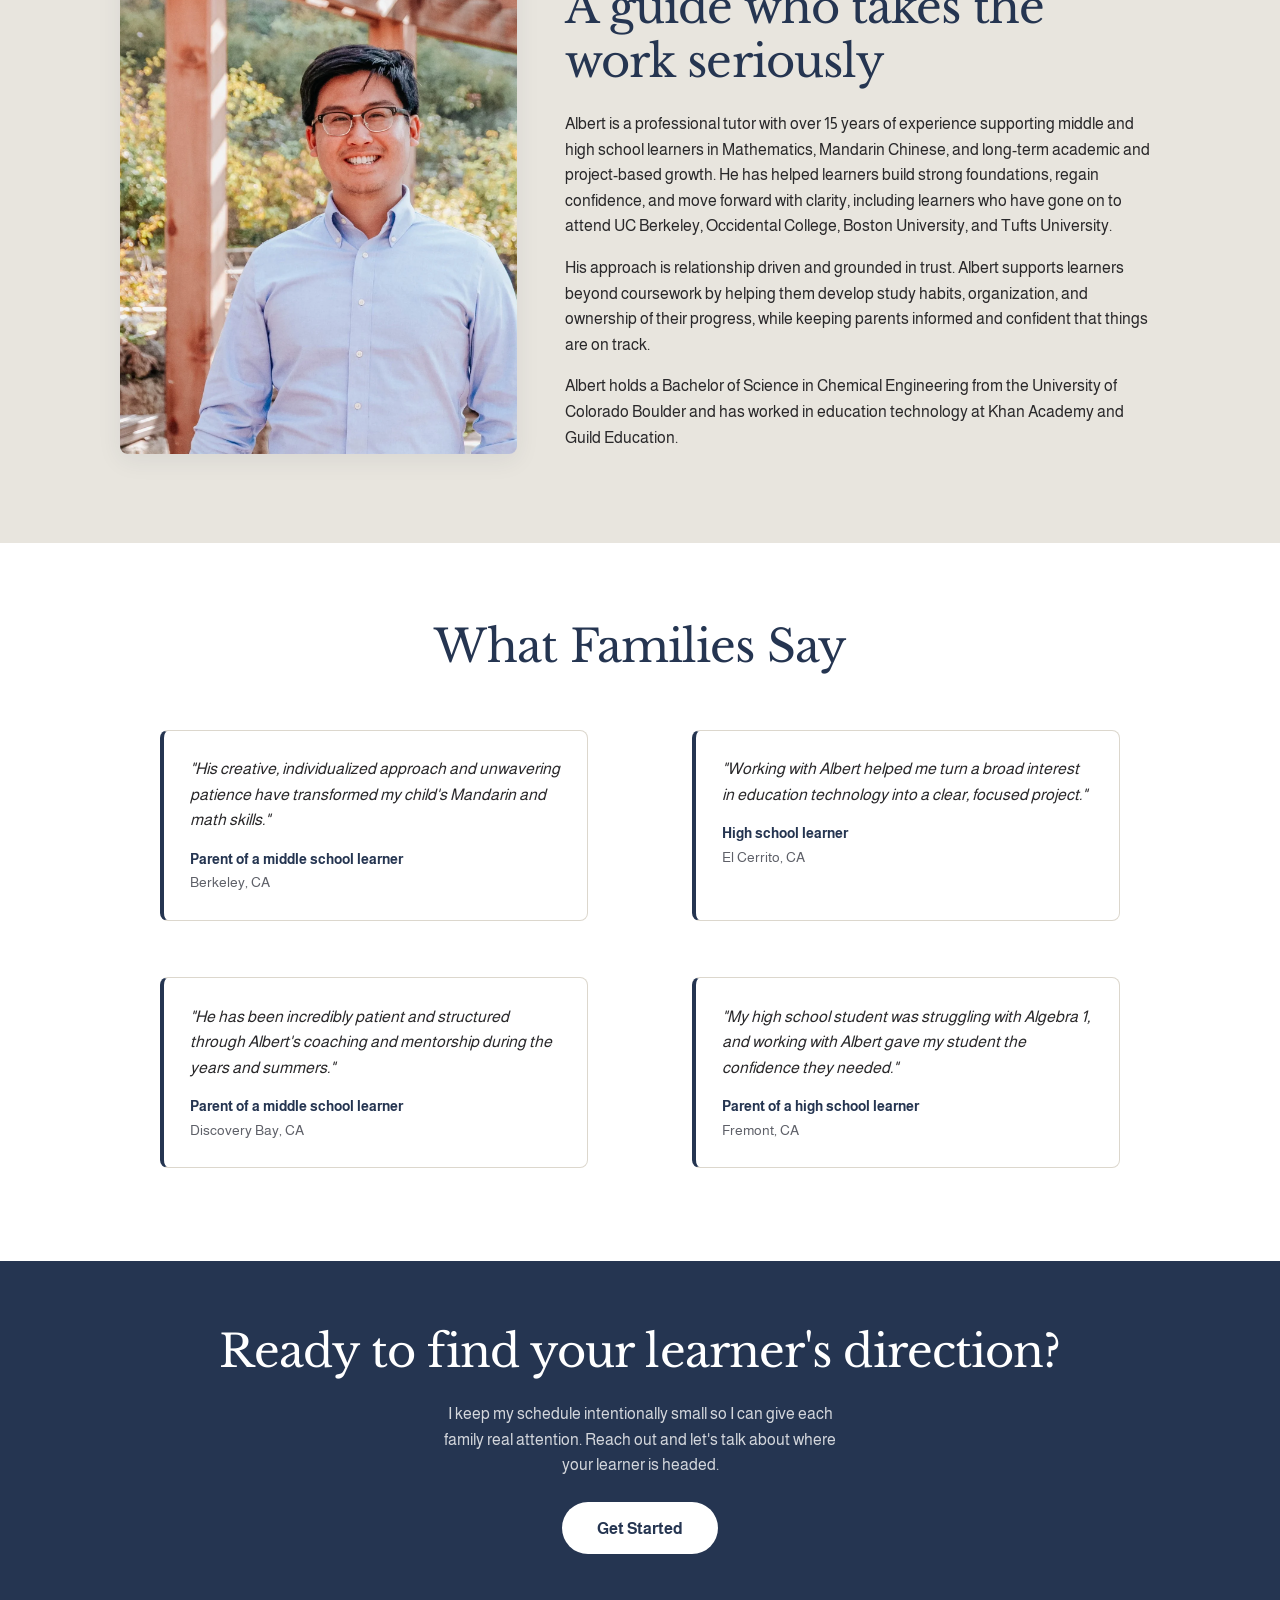
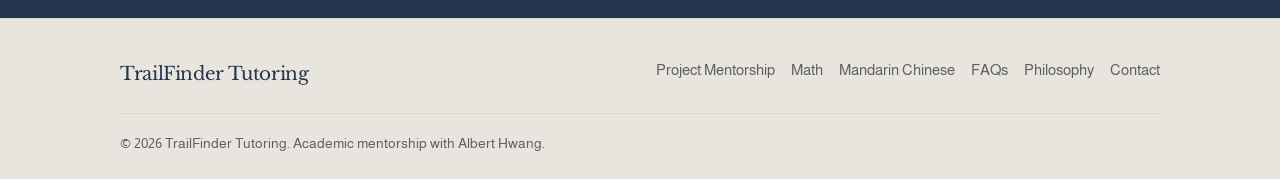
==== commit eb513b01: "Fix image distortion: cover-fit framing + correct dimensions albert-portrait.webp (2500x1666 landsca" ====
--- a/index.html
+++ b/index.html
@@ -75,7 +75,7 @@
           </div>
         </div>
         <div class="hero-img">
-          <img src="/images/hero.webp" alt="A compass resting on a trail map in a forest" width="640" height="480" />
+          <img src="/images/hero.webp" alt="A compass resting on a trail map in a forest" width="1536" height="672" />
         </div>
       </div>
     </section>
@@ -119,7 +119,7 @@
     <!-- Meet Albert -->
     <section class="section section-alt">
       <div class="container split">
-        <img src="/images/albert-portrait.webp" alt="Albert Hwang, founder of TrailFinder Tutoring" width="400" height="600" />
+        <img src="/images/albert-portrait.webp" alt="Albert Hwang, founder of TrailFinder Tutoring" width="2500" height="1666" />
         <div>
           <p class="eyebrow" style="color:var(--steel);text-transform:uppercase;letter-spacing:.14em;font-size:.78rem;font-weight:600;">Meet Albert</p>
           <h2>A guide who takes the work seriously</h2>
--- a/styles.css
+++ b/styles.css
@@ -49,7 +49,7 @@
 a { color: var(--steel); text-decoration: none; }
 a:hover { color: var(--steel-dark); }
 
-img { max-width: 100%; display: block; }
+img { max-width: 100%; height: auto; display: block; }
 
 .container {
   width: 100%;
@@ -203,6 +203,7 @@
 .hero-actions { display: flex; gap: 0.8rem; flex-wrap: wrap; margin-top: 2rem; }
 .hero-img img {
   width: 100%;
+  aspect-ratio: 4 / 3;
   border-radius: 6px;
   object-fit: cover;
 }
@@ -240,7 +241,14 @@
   gap: 3rem;
   align-items: center;
 }
-.split img { border-radius: var(--radius); box-shadow: var(--shadow); }
+.split img {
+  width: 100%;
+  aspect-ratio: 4 / 5;
+  object-fit: cover;
+  object-position: center top;
+  border-radius: var(--radius);
+  box-shadow: var(--shadow);
+}
 
 /* ---------- Testimonials ---------- */
 .quotes { display: grid; grid-template-columns: repeat(2, 1fr); gap: 1.5rem; }
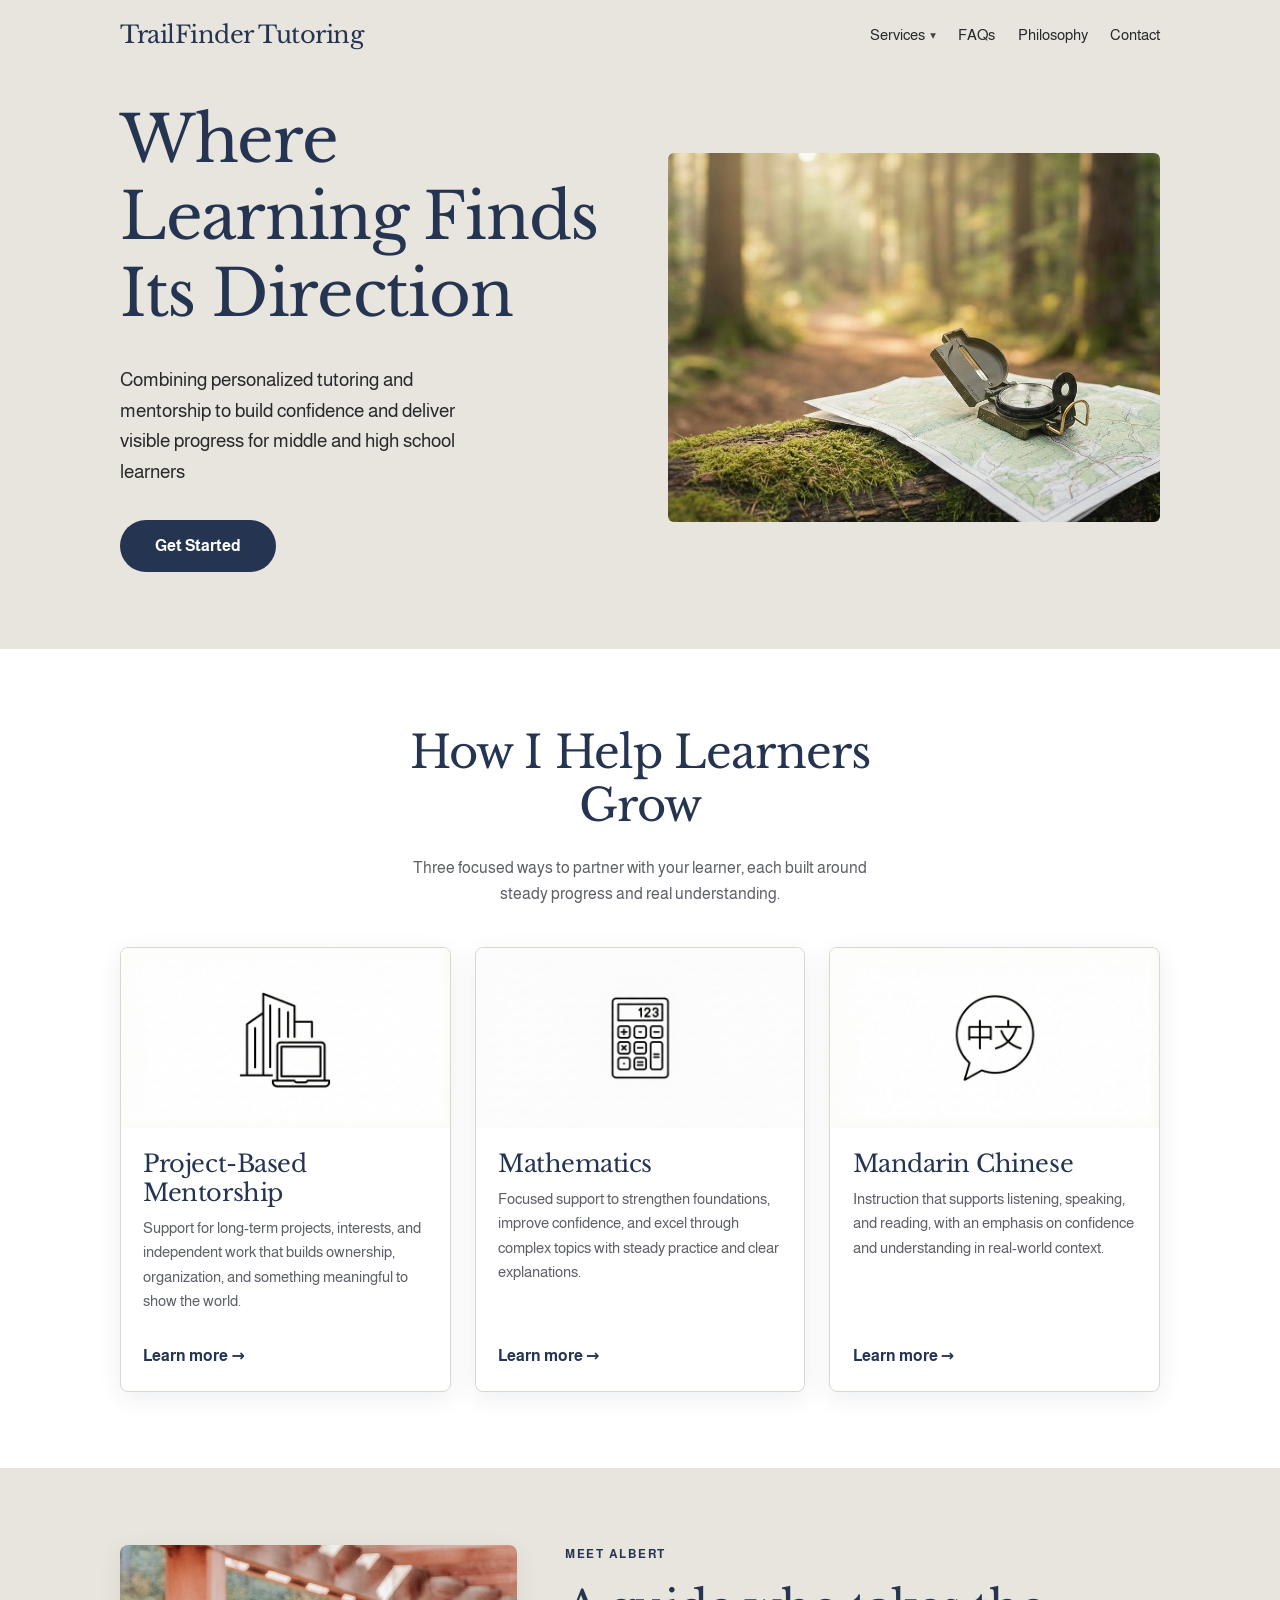
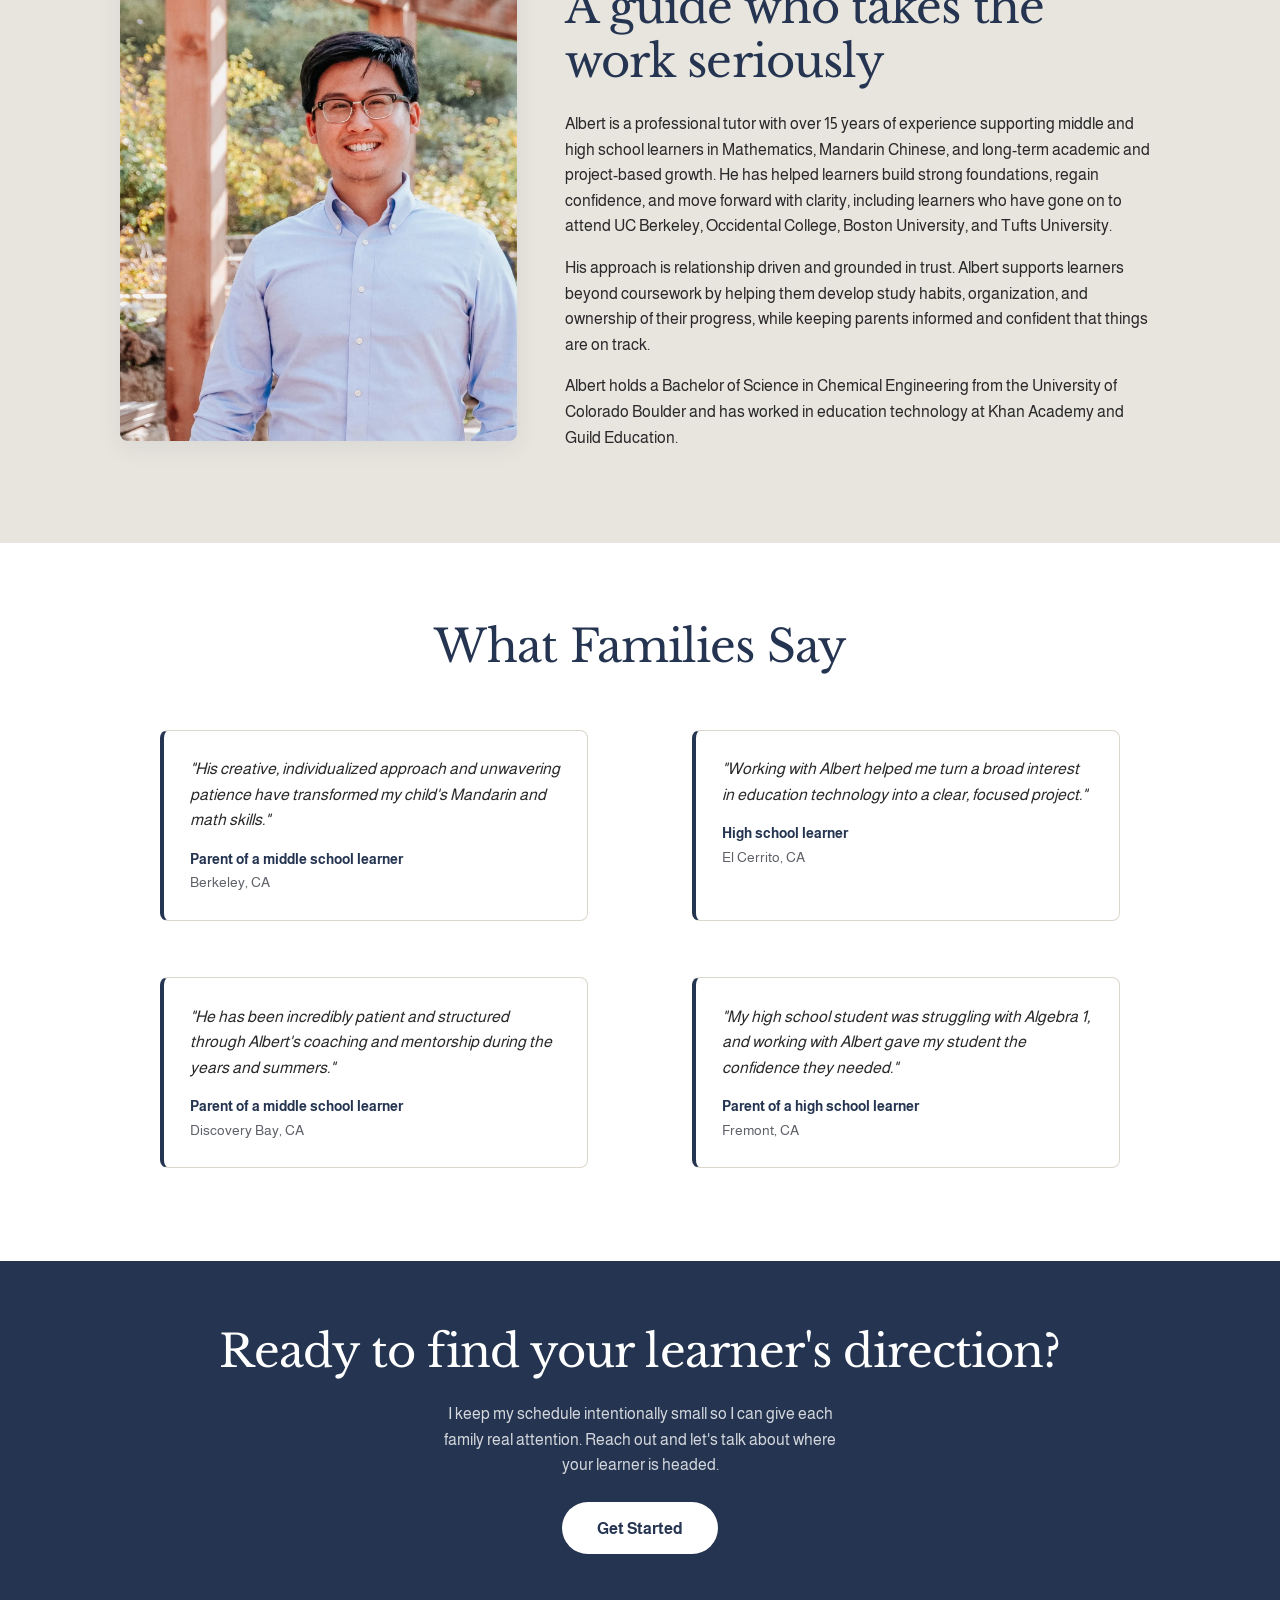
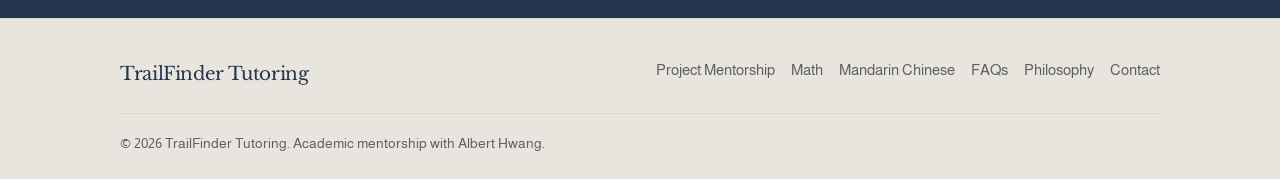
==== commit c98090ae: "Top-align Meet Albert photo + cache-bust CSS/JS Change .split to align-items:start so the photo top " ====
--- a/index.html
+++ b/index.html
@@ -19,7 +19,7 @@
   <link rel="preconnect" href="https://fonts.googleapis.com" />
   <link rel="preconnect" href="https://fonts.gstatic.com" crossorigin />
   <link href="https://fonts.googleapis.com/css2?family=Almarai:wght@400;700&family=Libre+Baskerville:ital,wght@0,400;0,700;1,400&display=swap" rel="stylesheet" />
-  <link rel="stylesheet" href="/styles.css" />
+  <link rel="stylesheet" href="/styles.css?v=2" />
 
   <!-- Structured data: business + person -->
   <script type="application/ld+json">
@@ -185,6 +185,6 @@
       </div>
     </div>
   </footer>
-  <script src="/main.js"></script>
+  <script src="/main.js?v=2"></script>
 </body>
 </html>
--- a/styles.css
+++ b/styles.css
@@ -239,7 +239,7 @@
   display: grid;
   grid-template-columns: 0.8fr 1.2fr;
   gap: 3rem;
-  align-items: center;
+  align-items: start;
 }
 .split img {
   width: 100%;
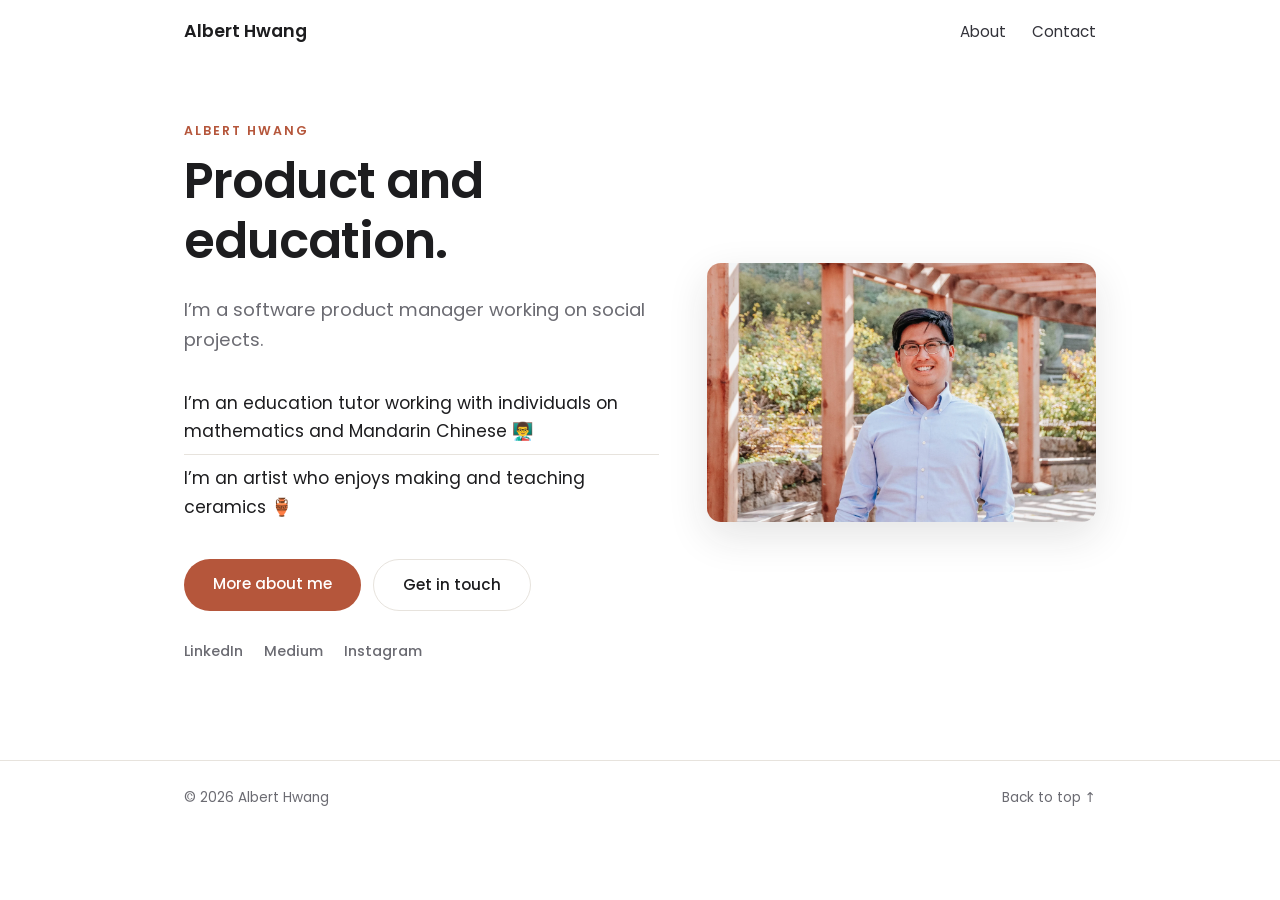
==== commit cf3fe8f7: "Swap user site to personal alberthwang.me; retire parked TrailFinder rebuild Replace the parked Trai" ====
--- a/index.html
+++ b/index.html
@@ -3,188 +3,69 @@
 <head>
   <meta charset="UTF-8" />
   <meta name="viewport" content="width=device-width, initial-scale=1.0" />
-  <title>TrailFinder Tutoring | Math, Mandarin &amp; Mentorship with Albert Hwang</title>
-  <meta name="description" content="TrailFinder Tutoring offers personalized math, Mandarin Chinese, and project-based mentorship for middle and high school learners. Led by Albert Hwang, with 15+ years of experience." />
-  <link rel="canonical" href="https://trailfindertutoring.com/" />
-  <meta name="robots" content="index, follow" />
+  <title>Albert Hwang — Product and Education</title>
+  <meta name="description" content="I'm Albert Hwang — a software product manager working on social projects, a professional tutor, and a ceramicist." />
+  <link rel="icon" href="/images/favicon.ico" />
+  <link rel="canonical" href="https://alberthwang.me/" />
 
-  <!-- Open Graph / social sharing -->
   <meta property="og:type" content="website" />
-  <meta property="og:title" content="TrailFinder Tutoring | Math, Mandarin &amp; Mentorship" />
-  <meta property="og:description" content="Personalized tutoring and mentorship that builds confidence and delivers visible progress for middle and high school learners." />
-  <meta property="og:url" content="https://trailfindertutoring.com/" />
-  <meta property="og:image" content="https://trailfindertutoring.com/images/albert-portrait.webp" />
-  <meta name="twitter:card" content="summary_large_image" />
+  <meta property="og:title" content="Albert Hwang — Product and Education" />
+  <meta property="og:description" content="Software product manager working on social projects, professional tutor, and ceramicist." />
+  <meta property="og:url" content="https://alberthwang.me/" />
+  <meta property="og:image" content="https://alberthwang.me/images/albert.webp" />
+  <meta name="twitter:card" content="summary" />
 
   <link rel="preconnect" href="https://fonts.googleapis.com" />
   <link rel="preconnect" href="https://fonts.gstatic.com" crossorigin />
-  <link href="https://fonts.googleapis.com/css2?family=Almarai:wght@400;700&family=Libre+Baskerville:ital,wght@0,400;0,700;1,400&display=swap" rel="stylesheet" />
-  <link rel="stylesheet" href="/styles.css?v=2" />
-
-  <!-- Structured data: business + person -->
-  <script type="application/ld+json">
-  {
-    "@context": "https://schema.org",
-    "@type": "EducationalOrganization",
-    "name": "TrailFinder Tutoring",
-    "url": "https://trailfindertutoring.com/",
-    "description": "Personalized math, Mandarin Chinese, and project-based mentorship for middle and high school learners.",
-    "image": "https://trailfindertutoring.com/images/albert-portrait.webp",
-    "areaServed": "United States",
-    "availableLanguage": ["English", "Mandarin Chinese"],
-    "founder": {
-      "@type": "Person",
-      "name": "Albert Hwang",
-      "jobTitle": "Academic Mentor and Tutor",
-      "alumniOf": "University of Colorado Boulder",
-      "knowsAbout": ["Mathematics", "Mandarin Chinese", "Project-Based Mentorship"]
-    }
-  }
-  </script>
+  <link href="https://fonts.googleapis.com/css2?family=Poppins:ital,wght@0,300;0,400;0,500;0,600;1,400&display=swap" rel="stylesheet" />
+  <link rel="stylesheet" href="/styles.css" />
 </head>
 <body>
   <header class="site-header">
     <div class="container header-inner">
-      <a href="/" class="brand">TrailFinder Tutoring</a>
-      <button class="nav-toggle" aria-label="Toggle menu" aria-expanded="false">☰</button>
+      <a href="/" class="brand">Albert Hwang</a>
       <nav class="site-nav">
-        <div class="nav-dropdown">
-          <button class="nav-dropdown-toggle" aria-expanded="false">Services</button>
-          <div class="nav-dropdown-menu">
-            <a href="/project-mentorship/">Project Mentorship</a>
-            <a href="/math/">Math</a>
-            <a href="/mandarin-chinese/">Mandarin Chinese</a>
-          </div>
-        </div>
-        <a href="/faqs/">FAQs</a>
-        <a href="/philosophy/">Philosophy</a>
+        <a href="/about/">About</a>
         <a href="/contact/">Contact</a>
       </nav>
     </div>
   </header>
 
   <main>
-    <!-- Hero -->
     <section class="hero">
       <div class="container hero-grid">
         <div class="hero-text">
-          <h1>Where Learning Finds Its Direction</h1>
-          <p class="lead">Combining personalized tutoring and mentorship to build confidence and deliver visible progress for middle and high school learners</p>
-          <div class="hero-actions">
-            <a href="/contact/" class="btn">Get Started</a>
+          <p class="eyebrow">Albert Hwang</p>
+          <h1>Product and education.</h1>
+          <p class="lede">I&rsquo;m a software product manager working on social projects.</p>
+          <ul class="intro-list">
+            <li>I&rsquo;m an education tutor working with individuals on mathematics and Mandarin Chinese&nbsp;👨&zwj;🏫</li>
+            <li>I&rsquo;m an artist who enjoys making and teaching ceramics&nbsp;🏺</li>
+          </ul>
+          <div class="actions">
+            <a href="/about/" class="btn">More about me</a>
+            <a href="/contact/" class="btn btn-outline">Get in touch</a>
+          </div>
+          <div class="social">
+            <a href="https://www.linkedin.com/in/athwang/">LinkedIn</a>
+            <a href="https://medium.com/@alb.t.hwang">Medium</a>
+            <a href="https://www.instagram.com/albertclayworks/">Instagram</a>
           </div>
         </div>
-        <div class="hero-img">
-          <img src="/images/hero.webp" alt="A compass resting on a trail map in a forest" width="1536" height="672" />
-        </div>
-      </div>
-    </section>
-
-    <!-- Services -->
-    <section class="section">
-      <div class="container">
-        <div class="section-head">
-          <h2>How I Help Learners Grow</h2>
-          <p>Three focused ways to partner with your learner, each built around steady progress and real understanding.</p>
-        </div>
-        <div class="cards">
-          <article class="card">
-            <img src="/images/service-mentorship.webp" alt="Project-based mentorship" width="360" height="180" />
-            <div class="card-body">
-              <h3>Project-Based Mentorship</h3>
-              <p>Support for long-term projects, interests, and independent work that builds ownership, organization, and something meaningful to show the world.</p>
-              <a href="/project-mentorship/" class="card-link">Learn more →</a>
-            </div>
-          </article>
-          <article class="card">
-            <img src="/images/service-math.webp" alt="Mathematics tutoring" width="360" height="180" />
-            <div class="card-body">
-              <h3>Mathematics</h3>
-              <p>Focused support to strengthen foundations, improve confidence, and excel through complex topics with steady practice and clear explanations.</p>
-              <a href="/math/" class="card-link">Learn more →</a>
-            </div>
-          </article>
-          <article class="card">
-            <img src="/images/service-mandarin.webp" alt="Mandarin Chinese tutoring" width="360" height="180" />
-            <div class="card-body">
-              <h3>Mandarin Chinese</h3>
-              <p>Instruction that supports listening, speaking, and reading, with an emphasis on confidence and understanding in real-world context.</p>
-              <a href="/mandarin-chinese/" class="card-link">Learn more →</a>
-            </div>
-          </article>
-        </div>
-      </div>
-    </section>
-
-    <!-- Meet Albert -->
-    <section class="section section-alt">
-      <div class="container split">
-        <img src="/images/albert-portrait.webp" alt="Albert Hwang, founder of TrailFinder Tutoring" width="2500" height="1666" />
-        <div>
-          <p class="eyebrow" style="color:var(--steel);text-transform:uppercase;letter-spacing:.14em;font-size:.78rem;font-weight:600;">Meet Albert</p>
-          <h2>A guide who takes the work seriously</h2>
-          <p>Albert is a professional tutor with over 15 years of experience supporting middle and high school learners in Mathematics, Mandarin Chinese, and long-term academic and project-based growth. He has helped learners build strong foundations, regain confidence, and move forward with clarity, including learners who have gone on to attend UC Berkeley, Occidental College, Boston University, and Tufts University.</p>
-          <p>His approach is relationship driven and grounded in trust. Albert supports learners beyond coursework by helping them develop study habits, organization, and ownership of their progress, while keeping parents informed and confident that things are on track.</p>
-          <p>Albert holds a Bachelor of Science in Chemical Engineering from the University of Colorado Boulder and has worked in education technology at Khan Academy and Guild Education.</p>
-        </div>
-      </div>
-    </section>
-
-    <!-- Testimonials -->
-    <section class="section">
-      <div class="container">
-        <div class="section-head">
-          <h2>What Families Say</h2>
-        </div>
-        <div class="quotes">
-          <blockquote class="quote">
-            <p>"His creative, individualized approach and unwavering patience have transformed my child's Mandarin and math skills."</p>
-            <cite>Parent of a middle school learner <span>Berkeley, CA</span></cite>
-          </blockquote>
-          <blockquote class="quote">
-            <p>"Working with Albert helped me turn a broad interest in education technology into a clear, focused project."</p>
-            <cite>High school learner <span>El Cerrito, CA</span></cite>
-          </blockquote>
-          <blockquote class="quote">
-            <p>"He has been incredibly patient and structured through Albert's coaching and mentorship during the years and summers."</p>
-            <cite>Parent of a middle school learner <span>Discovery Bay, CA</span></cite>
-          </blockquote>
-          <blockquote class="quote">
-            <p>"My high school student was struggling with Algebra 1, and working with Albert gave my student the confidence they needed."</p>
-            <cite>Parent of a high school learner <span>Fremont, CA</span></cite>
-          </blockquote>
+        <div class="hero-photo">
+          <img src="/images/albert.webp" alt="Albert Hwang" width="600" height="600" />
         </div>
       </div>
     </section>
   </main>
 
-  <!-- CTA -->
-  <section class="cta-band">
-    <div class="container">
-      <h2>Ready to find your learner's direction?</h2>
-      <p>I keep my schedule intentionally small so I can give each family real attention. Reach out and let's talk about where your learner is headed.</p>
-      <a href="/contact/" class="btn">Get Started</a>
-    </div>
-  </section>
-
   <footer class="site-footer">
-    <div class="container">
-      <div class="footer-grid">
-        <a href="/" class="brand">TrailFinder Tutoring</a>
-        <nav class="footer-nav">
-          <a href="/project-mentorship/">Project Mentorship</a>
-          <a href="/math/">Math</a>
-          <a href="/mandarin-chinese/">Mandarin Chinese</a>
-          <a href="/faqs/">FAQs</a>
-          <a href="/philosophy/">Philosophy</a>
-          <a href="/contact/">Contact</a>
-        </nav>
-      </div>
-      <div class="footer-bottom">
-        &copy; <span id="year">2026</span> TrailFinder Tutoring. Academic mentorship with Albert Hwang.
-      </div>
+    <div class="container footer-inner">
+      <span>&copy; <span id="year">2026</span> Albert Hwang</span>
+      <a href="#top">Back to top &uarr;</a>
     </div>
   </footer>
-  <script src="/main.js?v=2"></script>
+
+  <script src="/main.js"></script>
 </body>
 </html>
--- a/styles.css
+++ b/styles.css
@@ -1,436 +1,110 @@
 /* ===========================================================
-   TrailFinder Tutoring — site styles
-   Palette: steel blue / warm gray / charcoal
-   Headings: Libre Baskerville (serif) · Body: Almarai (sans)
+   Albert Hwang — personal site (alberthwang.me)
+   Static rebuild for GitHub Pages. Plain HTML/CSS, no build.
+   Type: Poppins (matches the prior Squarespace site).
    =========================================================== */
 
 :root {
-  --navy:       #253551;  /* brand accent: headings, logo, buttons, dark sections */
-  --steel:      #253551;  /* same accent — the site uses one brand color */
-  --steel-dark: #1b2740;  /* darker accent for hover states */
-  --warm-gray:  #e8e5de;  /* warm light accent for section backgrounds */
-  --warm-line:  #dcd7cd;  /* subtle warm border */
-  --charcoal:   #29282a;  /* body text */
-  --muted:      #5e6068;  /* secondary text */
-  --white:      #ffffff;
-  --shadow:     0 6px 24px rgba(37, 53, 81, 0.08);
-  --radius:     8px;
-  --maxw:       1080px;
+  --ink:      #1d1d1f;   /* headings / primary text */
+  --body:     #33333a;   /* body text */
+  --muted:    #6b6b72;   /* secondary text */
+  --accent:   #b5563b;   /* clay — links, accents (nods to ceramics) */
+  --accent-d: #97432c;   /* hover */
+  --line:     #e7e3dd;   /* subtle border */
+  --sand:     #f5f2ed;   /* warm tint background */
+  --white:    #ffffff;
+  --maxw:     960px;
 }
 
 * { box-sizing: border-box; }
-
 html { scroll-behavior: smooth; }
-
 body {
   margin: 0;
-  font-family: "Almarai", system-ui, -apple-system, "Segoe UI", sans-serif;
-  color: var(--charcoal);
-  line-height: 1.6;
+  font-family: "Poppins", system-ui, -apple-system, "Segoe UI", sans-serif;
+  color: var(--body);
+  line-height: 1.65;
   background: var(--white);
   -webkit-font-smoothing: antialiased;
 }
 
-h1, h2, h3, h4 {
-  font-family: "Libre Baskerville", Georgia, "Times New Roman", serif;
-  color: var(--navy);
-  line-height: 1.2;
-  font-weight: 400;
-  letter-spacing: -0.02em;
-  margin: 0 0 0.5em;
-}
+h1, h2, h3 { font-family: "Poppins", sans-serif; color: var(--ink); line-height: 1.2; margin: 0 0 0.5em; }
+h1 { font-size: clamp(2.1rem, 5vw, 3.1rem); font-weight: 600; letter-spacing: -0.02em; }
+h2 { font-size: clamp(1.4rem, 3vw, 1.9rem); font-weight: 600; }
+h3 { font-size: 1.15rem; font-weight: 600; text-transform: uppercase; letter-spacing: 0.08em; color: var(--accent); }
 
-h1 { font-size: clamp(2.5rem, 6vw, 4rem); }
-h2 { font-size: clamp(1.9rem, 4vw, 2.8rem); }
-h3 { font-size: 1.5rem; }
-
-p { margin: 0 0 1rem; }
-
-a { color: var(--steel); text-decoration: none; }
-a:hover { color: var(--steel-dark); }
-
+p { margin: 0 0 1.1rem; }
+a { color: var(--accent); text-decoration: none; border-bottom: 1px solid transparent; transition: border-color .15s ease, color .15s ease; }
+a:hover { color: var(--accent-d); border-bottom-color: currentColor; }
 img { max-width: 100%; height: auto; display: block; }
 
-.container {
-  width: 100%;
-  max-width: var(--maxw);
-  margin: 0 auto;
-  padding: 0 1.25rem;
-}
-
-/* ---------- Buttons ---------- */
-.btn {
-  display: inline-block;
-  background: var(--steel);
-  color: var(--white);
-  padding: 0.85rem 2.2rem;
-  border-radius: 999px;
-  font-weight: 700;
-  font-size: 0.98rem;
-  transition: background 0.2s ease, transform 0.2s ease;
-  border: none;
-  cursor: pointer;
-}
-.btn:hover { background: var(--steel-dark); color: var(--white); transform: translateY(-1px); }
-.btn-outline {
-  background: transparent;
-  color: var(--navy);
-  border: 1.5px solid var(--warm-line);
-}
-.btn-outline:hover { background: var(--warm-gray); color: var(--navy); }
+.container { width: 100%; max-width: var(--maxw); margin: 0 auto; padding: 0 1.5rem; }
+.narrow { max-width: 680px; }
+.muted { color: var(--muted); }
 
 /* ---------- Header / nav ---------- */
 .site-header {
-  position: fixed;
-  top: 0;
-  left: 0;
-  right: 0;
-  z-index: 50;
-  background: transparent;
-  border-bottom: 1px solid transparent;
-  transition: background 0.25s ease, border-color 0.25s ease, box-shadow 0.25s ease;
+  position: sticky; top: 0; z-index: 40;
+  background: rgba(255,255,255,0.9); backdrop-filter: saturate(160%) blur(8px);
+  border-bottom: 1px solid transparent; transition: border-color .25s ease;
 }
-.site-header.scrolled {
-  background: rgba(255, 255, 255, 0.94);
-  backdrop-filter: saturate(160%) blur(8px);
-  border-bottom-color: var(--warm-line);
-  box-shadow: 0 2px 12px rgba(37, 53, 81, 0.05);
-}
-.header-inner {
-  display: flex;
-  align-items: center;
-  justify-content: space-between;
-  min-height: 70px;
-}
-.brand {
-  font-family: "Libre Baskerville", serif;
-  font-size: 1.5rem;
-  font-weight: 400;
-  letter-spacing: -0.02em;
-  color: var(--navy);
-}
-.brand:hover { color: var(--navy); }
+.site-header.scrolled { border-bottom-color: var(--line); }
+.header-inner { display: flex; align-items: center; justify-content: space-between; min-height: 64px; }
+.brand { font-weight: 600; font-size: 1.1rem; color: var(--ink); border: none; }
+.brand:hover { color: var(--accent); }
+.site-nav { display: flex; gap: 1.6rem; }
+.site-nav a { color: var(--body); font-size: 0.95rem; border: none; }
+.site-nav a:hover { color: var(--accent); }
+.site-nav a.active { color: var(--accent); }
 
-.site-nav { display: flex; align-items: center; gap: 1.4rem; }
-.site-nav a {
-  color: var(--charcoal);
-  font-size: 0.94rem;
-  font-weight: 400;
-}
-.site-nav a:hover { color: var(--steel); }
-.site-nav a.active { color: var(--steel); }
-.nav-cta {
-  background: var(--navy);
-  color: var(--white) !important;
-  padding: 0.5rem 1.1rem;
-  border-radius: 6px;
-}
-.nav-cta:hover { background: var(--steel-dark); }
+/* ---------- Hero (home) ---------- */
+.hero { padding: 3.5rem 0 3rem; }
+.hero-grid { display: grid; grid-template-columns: 1.1fr 0.9fr; gap: 3rem; align-items: center; }
+.hero-photo img { border-radius: 14px; box-shadow: 0 14px 40px rgba(29,29,31,0.12); }
+.eyebrow { text-transform: uppercase; letter-spacing: 0.16em; font-size: 0.78rem; font-weight: 600; color: var(--accent); margin-bottom: 0.6rem; }
+.hero .lede { font-size: 1.15rem; color: var(--muted); }
+.intro-list { list-style: none; padding: 0; margin: 1.5rem 0 0; }
+.intro-list li { font-size: 1.08rem; padding: 0.55rem 0; color: var(--ink); border-bottom: 1px solid var(--line); }
+.intro-list li:last-child { border-bottom: none; }
 
-/* Services dropdown */
-.nav-dropdown { position: relative; display: inline-flex; align-items: center; }
-.nav-dropdown-toggle {
-  background: none;
-  border: none;
-  cursor: pointer;
-  font: inherit;
-  color: var(--charcoal);
-  font-size: 0.94rem;
-  padding: 0;
-  display: inline-flex;
-  align-items: center;
-  gap: 0.3rem;
-}
-.nav-dropdown-toggle::after { content: "▾"; font-size: 0.75em; opacity: 0.85; }
-.nav-dropdown-toggle:hover,
-.nav-dropdown-toggle.active { color: var(--steel); }
-.nav-dropdown-menu {
-  position: absolute;
-  top: calc(100% + 0.6rem);
-  left: 50%;
-  transform: translateX(-50%);
-  min-width: 210px;
-  background: var(--white);
-  border: 1px solid var(--warm-line);
-  border-radius: 8px;
-  box-shadow: var(--shadow);
-  padding: 0.4rem;
-  display: none;
-  flex-direction: column;
-}
-.nav-dropdown-menu::before {
-  content: "";
-  position: absolute;
-  top: -0.6rem;
-  left: 0;
-  right: 0;
-  height: 0.6rem;
-}
-.nav-dropdown:hover .nav-dropdown-menu,
-.nav-dropdown:focus-within .nav-dropdown-menu,
-.nav-dropdown.open .nav-dropdown-menu { display: flex; }
-.nav-dropdown-menu a {
-  color: var(--charcoal);
-  font-size: 0.92rem;
-  padding: 0.55rem 0.8rem;
-  border-radius: 6px;
-  white-space: nowrap;
-}
-.nav-dropdown-menu a:hover { background: var(--warm-gray); color: var(--steel); }
+/* ---------- Buttons ---------- */
+.btn { display: inline-block; background: var(--accent); color: #fff; padding: 0.8rem 1.8rem; border-radius: 999px; font-weight: 500; font-size: 0.95rem; border: none; cursor: pointer; transition: background .2s ease, transform .2s ease; }
+.btn:hover { background: var(--accent-d); color: #fff; transform: translateY(-1px); }
+.btn-outline { background: transparent; color: var(--ink); border: 1.5px solid var(--line); }
+.btn-outline:hover { background: var(--sand); color: var(--ink); }
+.actions { display: flex; gap: 0.8rem; flex-wrap: wrap; margin-top: 1.8rem; }
 
-.nav-toggle {
-  display: none;
-  background: none;
-  border: none;
-  font-size: 1.5rem;
-  color: var(--navy);
-  cursor: pointer;
-  line-height: 1;
-}
-
-/* ---------- Hero (text left, image right, warm gray) ---------- */
-.hero {
-  background: var(--warm-gray);
-  padding: clamp(5.5rem, 8vw, 7.5rem) 0 clamp(3rem, 6vw, 5rem);
-}
-.hero-grid {
-  display: grid;
-  grid-template-columns: 1fr 1fr;
-  gap: 3.5rem;
-  align-items: center;
-}
-.hero p.lead { font-size: 1.2rem; color: var(--charcoal); max-width: 36ch; margin-top: 1.4rem; }
-.hero-actions { display: flex; gap: 0.8rem; flex-wrap: wrap; margin-top: 2rem; }
-.hero-img img {
-  width: 100%;
-  aspect-ratio: 4 / 3;
-  border-radius: 6px;
-  object-fit: cover;
-}
-
-/* ---------- Sections ---------- */
-.section { padding: clamp(3rem, 6vw, 5rem) 0; }
-.section-alt { background: var(--warm-gray); }
-.section-head { text-align: center; max-width: 60ch; margin: 0 auto 2.5rem; }
-.section-head p { color: var(--muted); }
-.lead { font-size: 1.12rem; color: var(--muted); }
-
-/* ---------- Service cards ---------- */
-.cards { display: grid; grid-template-columns: repeat(3, 1fr); gap: 1.5rem; }
-.card {
-  background: var(--white);
-  border: 1px solid var(--warm-line);
-  border-radius: var(--radius);
-  overflow: hidden;
-  box-shadow: var(--shadow);
-  display: flex;
-  flex-direction: column;
-  transition: transform 0.2s ease;
-}
-.card:hover { transform: translateY(-4px); }
-.card img { height: 180px; object-fit: cover; width: 100%; }
-.card-body { padding: 1.4rem; display: flex; flex-direction: column; flex: 1; }
-.card-body h3 { margin-bottom: 0.5rem; }
-.card-body p { color: var(--muted); font-size: 0.96rem; flex: 1; }
-.card-link { font-weight: 700; margin-top: 0.8rem; }
-
-/* ---------- Bio / split ---------- */
-.split {
-  display: grid;
-  grid-template-columns: 0.8fr 1.2fr;
-  gap: 3rem;
-  align-items: start;
-}
-.split img {
-  width: 100%;
-  aspect-ratio: 4 / 5;
-  object-fit: cover;
-  object-position: center top;
-  border-radius: var(--radius);
-  box-shadow: var(--shadow);
-}
-
-/* ---------- Testimonials ---------- */
-.quotes { display: grid; grid-template-columns: repeat(2, 1fr); gap: 1.5rem; }
-.quote {
-  background: var(--white);
-  border: 1px solid var(--warm-line);
-  border-left: 4px solid var(--steel);
-  border-radius: var(--radius);
-  padding: 1.6rem;
-}
-.quote p { font-style: italic; color: var(--charcoal); margin-bottom: 0.8rem; }
-.quote cite {
-  font-style: normal;
-  font-weight: 700;
-  color: var(--navy);
-  font-size: 0.9rem;
-}
-.quote cite span { display: block; color: var(--muted); font-weight: 400; }
-
-/* ---------- Feature list ---------- */
-.feature-list { list-style: none; padding: 0; margin: 1rem 0; }
-.feature-list li {
-  position: relative;
-  padding-left: 1.7rem;
-  margin-bottom: 0.6rem;
-}
-.feature-list li::before {
-  content: "";
-  position: absolute;
-  left: 0;
-  top: 0.7rem;
-  width: 6px;
-  height: 6px;
-  border-radius: 50%;
-  background: var(--steel);
-}
-
-.panel {
-  background: var(--white);
-  border: 1px solid var(--warm-line);
-  border-radius: var(--radius);
-  padding: 1.8rem;
-  box-shadow: var(--shadow);
-}
-
-/* ---------- FAQ (native accordion) ---------- */
-.faq { max-width: 760px; margin: 0 auto; }
-.faq details {
-  border-bottom: 1px solid var(--warm-line);
-  padding: 0.4rem 0;
-}
-.faq summary {
-  cursor: pointer;
-  font-weight: 700;
-  color: var(--navy);
-  padding: 0.9rem 0;
-  list-style: none;
-  display: flex;
-  justify-content: space-between;
-  align-items: center;
-}
-.faq summary::-webkit-details-marker { display: none; }
-.faq summary::after { content: "+"; color: var(--steel); font-size: 1.3rem; }
-.faq details[open] summary::after { content: "–"; }
-.faq details p { color: var(--muted); padding: 0 0 1rem; margin: 0; }
+/* ---------- Generic page sections ---------- */
+.page { padding: 3.5rem 0 2rem; }
+.page h1 { margin-bottom: 1.5rem; }
+.about-block { margin-bottom: 2.6rem; }
+.about-block h3 { margin-bottom: 0.7rem; }
+.about-intro { font-size: 1.2rem; color: var(--ink); margin-bottom: 2.4rem; }
 
 /* ---------- Contact form ---------- */
-.form-wrap { max-width: 620px; margin: 0 auto; }
-.form-row { display: grid; gap: 1rem; margin-bottom: 1rem; }
-.form-row.two { grid-template-columns: 1fr 1fr; }
-label { font-weight: 700; font-size: 0.9rem; color: var(--navy); display: block; margin-bottom: 0.35rem; }
-input, textarea, select {
-  width: 100%;
-  padding: 0.8rem 0.9rem;
-  border: 1px solid var(--warm-line);
-  border-radius: 10px;
-  font: inherit;
-  background: var(--white);
-  color: var(--charcoal);
+.contact-form { display: grid; gap: 1rem; margin-top: 1.8rem; }
+.contact-form label { font-size: 0.9rem; font-weight: 500; color: var(--ink); display: block; margin-bottom: 0.35rem; }
+.contact-form input, .contact-form textarea {
+  width: 100%; padding: 0.75rem 0.9rem; font: inherit; color: var(--body);
+  background: var(--white); border: 1px solid var(--line); border-radius: 8px;
 }
-input:focus, textarea:focus, select:focus {
-  outline: none;
-  border-color: var(--steel);
-  box-shadow: 0 0 0 3px rgba(37, 53, 81, 0.15);
-}
-textarea { min-height: 140px; resize: vertical; }
+.contact-form input:focus, .contact-form textarea:focus { outline: 2px solid var(--accent); border-color: transparent; }
+.contact-form textarea { min-height: 140px; resize: vertical; }
+.contact-alt { margin-top: 1.6rem; color: var(--muted); font-size: 0.95rem; }
 
-/* ---------- CTA band ---------- */
-.cta-band {
-  background: var(--navy);
-  color: var(--white);
-  text-align: center;
-  padding: clamp(2.5rem, 5vw, 4rem) 0;
-}
-.cta-band h2 { color: var(--white); }
-.cta-band p { color: rgba(255, 255, 255, 0.8); max-width: 50ch; margin: 0 auto 1.5rem; }
-.cta-band .btn { background: var(--white); color: var(--navy); }
-.cta-band .btn:hover { background: var(--warm-gray); }
+/* ---------- Social row ---------- */
+.social { display: flex; gap: 1.3rem; margin-top: 1.8rem; }
+.social a { color: var(--muted); font-size: 0.9rem; font-weight: 500; border: none; }
+.social a:hover { color: var(--accent); }
 
 /* ---------- Footer ---------- */
-.site-footer {
-  background: var(--warm-gray);
-  border-top: 1px solid var(--warm-line);
-  padding: 2.5rem 0 1.5rem;
-  font-size: 0.92rem;
-}
-.footer-grid {
-  display: flex;
-  justify-content: space-between;
-  flex-wrap: wrap;
-  gap: 1.5rem;
-  margin-bottom: 1.5rem;
-}
-.footer-grid .brand { font-size: 1.15rem; }
-.footer-nav { display: flex; flex-wrap: wrap; gap: 1rem; }
-.footer-nav a { color: var(--muted); }
-.footer-nav a:hover { color: var(--steel); }
-.footer-bottom {
-  border-top: 1px solid var(--warm-line);
-  padding-top: 1.2rem;
-  color: var(--muted);
-  font-size: 0.85rem;
-}
-
-/* ---------- Page header (subpages) ---------- */
-.page-head {
-  background: linear-gradient(180deg, var(--warm-gray) 0%, var(--white) 100%);
-  padding: clamp(5.5rem, 8vw, 7rem) 0 clamp(2rem, 4vw, 3rem);
-  text-align: center;
-}
-.page-head .eyebrow {
-  text-transform: uppercase;
-  letter-spacing: 0.14em;
-  font-size: 0.78rem;
-  font-weight: 700;
-  color: var(--steel);
-  margin-bottom: 0.7rem;
-}
-.page-head p { color: var(--muted); max-width: 60ch; margin: 0.5rem auto 0; font-size: 1.1rem; }
-
-.prose { max-width: 760px; margin: 0 auto; }
-.prose h2 { margin-top: 2rem; }
-.grid-2 { display: grid; grid-template-columns: 1fr 1fr; gap: 1.5rem; }
+.site-footer { border-top: 1px solid var(--line); margin-top: 3rem; padding: 1.6rem 0; }
+.footer-inner { display: flex; align-items: center; justify-content: space-between; font-size: 0.85rem; color: var(--muted); }
+.footer-inner a { color: var(--muted); border: none; }
+.footer-inner a:hover { color: var(--accent); }
 
 /* ---------- Responsive ---------- */
-@media (max-width: 860px) {
-  .nav-toggle { display: block; }
-  .site-nav {
-    display: none;
-    position: absolute;
-    top: 70px;
-    left: 0;
-    right: 0;
-    flex-direction: column;
-    align-items: flex-start;
-    gap: 0;
-    background: var(--white);
-    border-bottom: 1px solid var(--warm-line);
-    padding: 0.5rem 1.25rem 1rem;
-  }
-  .site-nav.open { display: flex; }
-  .site-nav a { padding: 0.7rem 0; width: 100%; }
-
-  .nav-dropdown { display: block; width: 100%; }
-  .nav-dropdown-toggle { padding: 0.7rem 0; width: 100%; justify-content: space-between; font-size: 1rem; }
-  .nav-dropdown-menu {
-    position: static;
-    transform: none;
-    display: flex;
-    border: none;
-    box-shadow: none;
-    background: transparent;
-    padding: 0 0 0.4rem 0.9rem;
-    min-width: 0;
-  }
-  .nav-dropdown-menu::before { display: none; }
-  .nav-dropdown-menu a { padding: 0.5rem 0; }
-
-  .hero-grid { grid-template-columns: 1fr; }
-  .cards { grid-template-columns: 1fr; }
-  .quotes { grid-template-columns: 1fr; }
-  .split { grid-template-columns: 1fr; }
-  .grid-2 { grid-template-columns: 1fr; }
-  .form-row.two { grid-template-columns: 1fr; }
+@media (max-width: 720px) {
+  .hero-grid { grid-template-columns: 1fr; gap: 2rem; }
+  .hero-photo { order: -1; max-width: 320px; }
+  .site-nav { gap: 1.1rem; }
 }
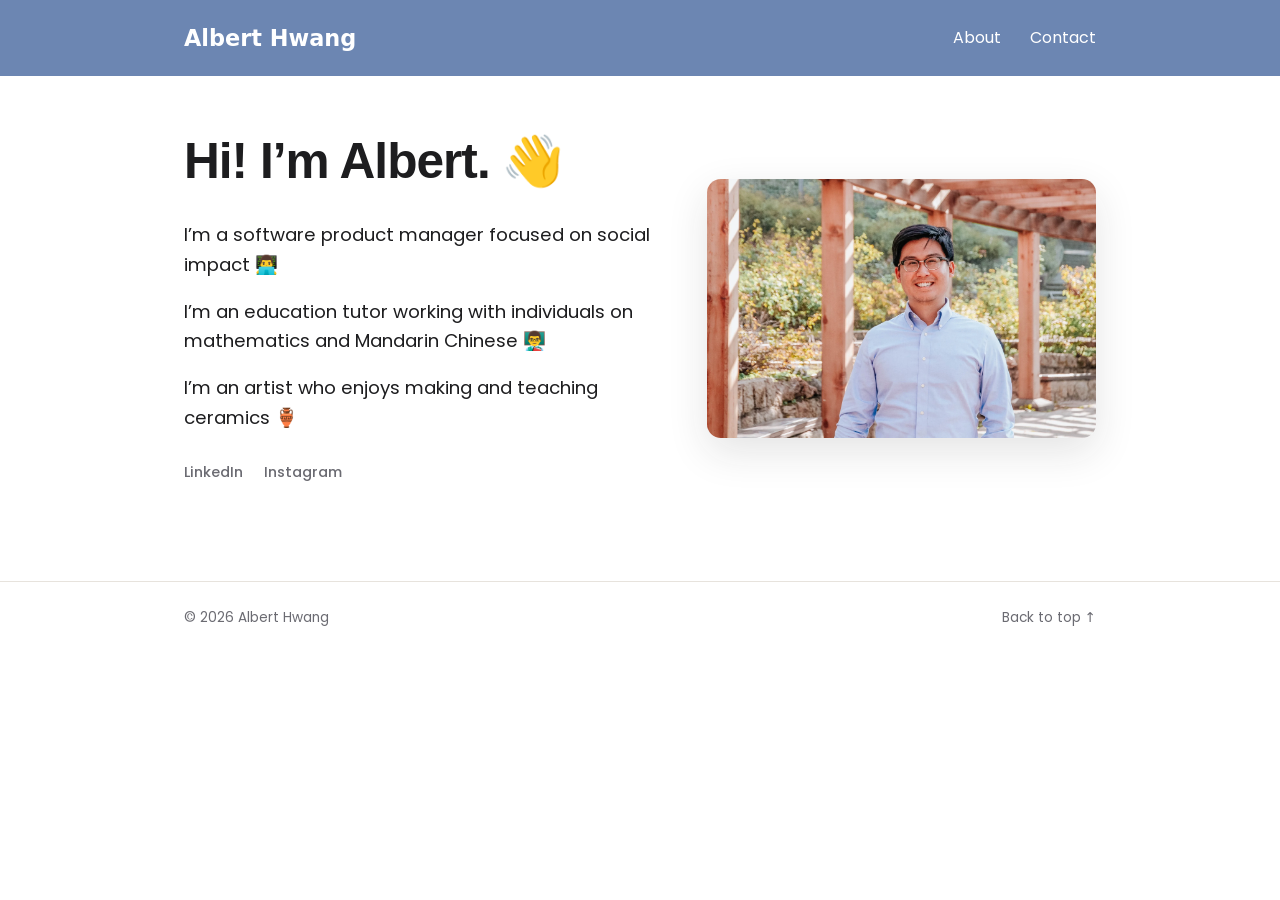
==== commit 9ea3cc12: "Match home to live Squarespace design - Header: solid steel-blue bar (#6c86b2, the Squarespace theme" ====
--- a/index.html
+++ b/index.html
@@ -35,20 +35,14 @@
     <section class="hero">
       <div class="container hero-grid">
         <div class="hero-text">
-          <p class="eyebrow">Albert Hwang</p>
-          <h1>Product and education.</h1>
-          <p class="lede">I&rsquo;m a software product manager working on social projects.</p>
+          <h1>Hi! I&rsquo;m Albert. 👋</h1>
           <ul class="intro-list">
+            <li>I&rsquo;m a software product manager focused on social impact&nbsp;👨&zwj;💻</li>
             <li>I&rsquo;m an education tutor working with individuals on mathematics and Mandarin Chinese&nbsp;👨&zwj;🏫</li>
             <li>I&rsquo;m an artist who enjoys making and teaching ceramics&nbsp;🏺</li>
           </ul>
-          <div class="actions">
-            <a href="/about/" class="btn">More about me</a>
-            <a href="/contact/" class="btn btn-outline">Get in touch</a>
-          </div>
           <div class="social">
             <a href="https://www.linkedin.com/in/athwang/">LinkedIn</a>
-            <a href="https://medium.com/@alb.t.hwang">Medium</a>
             <a href="https://www.instagram.com/albertclayworks/">Instagram</a>
           </div>
         </div>
--- a/styles.css
+++ b/styles.css
@@ -8,8 +8,8 @@
   --ink:      #1d1d1f;   /* headings / primary text */
   --body:     #33333a;   /* body text */
   --muted:    #6b6b72;   /* secondary text */
-  --accent:   #b5563b;   /* clay — links, accents (nods to ceramics) */
-  --accent-d: #97432c;   /* hover */
+  --accent:   #6c86b2;   /* steel blue — matches the Squarespace theme accent */
+  --accent-d: #57709c;   /* hover */
   --line:     #e7e3dd;   /* subtle border */
   --sand:     #f5f2ed;   /* warm tint background */
   --white:    #ffffff;
@@ -28,7 +28,7 @@
 }
 
 h1, h2, h3 { font-family: "Poppins", sans-serif; color: var(--ink); line-height: 1.2; margin: 0 0 0.5em; }
-h1 { font-size: clamp(2.1rem, 5vw, 3.1rem); font-weight: 600; letter-spacing: -0.02em; }
+h1 { font-size: clamp(2.1rem, 5vw, 3.1rem); font-weight: 700; letter-spacing: -0.02em; }
 h2 { font-size: clamp(1.4rem, 3vw, 1.9rem); font-weight: 600; }
 h3 { font-size: 1.15rem; font-weight: 600; text-transform: uppercase; letter-spacing: 0.08em; color: var(--accent); }
 
@@ -44,17 +44,15 @@
 /* ---------- Header / nav ---------- */
 .site-header {
   position: sticky; top: 0; z-index: 40;
-  background: rgba(255,255,255,0.9); backdrop-filter: saturate(160%) blur(8px);
-  border-bottom: 1px solid transparent; transition: border-color .25s ease;
+  background: var(--accent);
 }
-.site-header.scrolled { border-bottom-color: var(--line); }
-.header-inner { display: flex; align-items: center; justify-content: space-between; min-height: 64px; }
-.brand { font-weight: 600; font-size: 1.1rem; color: var(--ink); border: none; }
-.brand:hover { color: var(--accent); }
-.site-nav { display: flex; gap: 1.6rem; }
-.site-nav a { color: var(--body); font-size: 0.95rem; border: none; }
-.site-nav a:hover { color: var(--accent); }
-.site-nav a.active { color: var(--accent); }
+.header-inner { display: flex; align-items: center; justify-content: space-between; min-height: 76px; }
+.brand { font-weight: 700; font-size: 1.4rem; color: #fff; border: none; }
+.brand:hover { color: #fff; }
+.site-nav { display: flex; gap: 1.8rem; }
+.site-nav a { color: #fff; font-size: 1rem; border: none; }
+.site-nav a:hover { color: rgba(255,255,255,0.72); }
+.site-nav a.active { color: #fff; border-bottom: 2px solid rgba(255,255,255,0.6); }
 
 /* ---------- Hero (home) ---------- */
 .hero { padding: 3.5rem 0 3rem; }
@@ -62,9 +60,9 @@
 .hero-photo img { border-radius: 14px; box-shadow: 0 14px 40px rgba(29,29,31,0.12); }
 .eyebrow { text-transform: uppercase; letter-spacing: 0.16em; font-size: 0.78rem; font-weight: 600; color: var(--accent); margin-bottom: 0.6rem; }
 .hero .lede { font-size: 1.15rem; color: var(--muted); }
-.intro-list { list-style: none; padding: 0; margin: 1.5rem 0 0; }
-.intro-list li { font-size: 1.08rem; padding: 0.55rem 0; color: var(--ink); border-bottom: 1px solid var(--line); }
-.intro-list li:last-child { border-bottom: none; }
+.intro-list { list-style: none; padding: 0; margin: 1.8rem 0 0; }
+.intro-list li { font-size: 1.15rem; color: var(--ink); margin-bottom: 1.1rem; line-height: 1.6; }
+.intro-list li:last-child { margin-bottom: 0; }
 
 /* ---------- Buttons ---------- */
 .btn { display: inline-block; background: var(--accent); color: #fff; padding: 0.8rem 1.8rem; border-radius: 999px; font-weight: 500; font-size: 0.95rem; border: none; cursor: pointer; transition: background .2s ease, transform .2s ease; }
